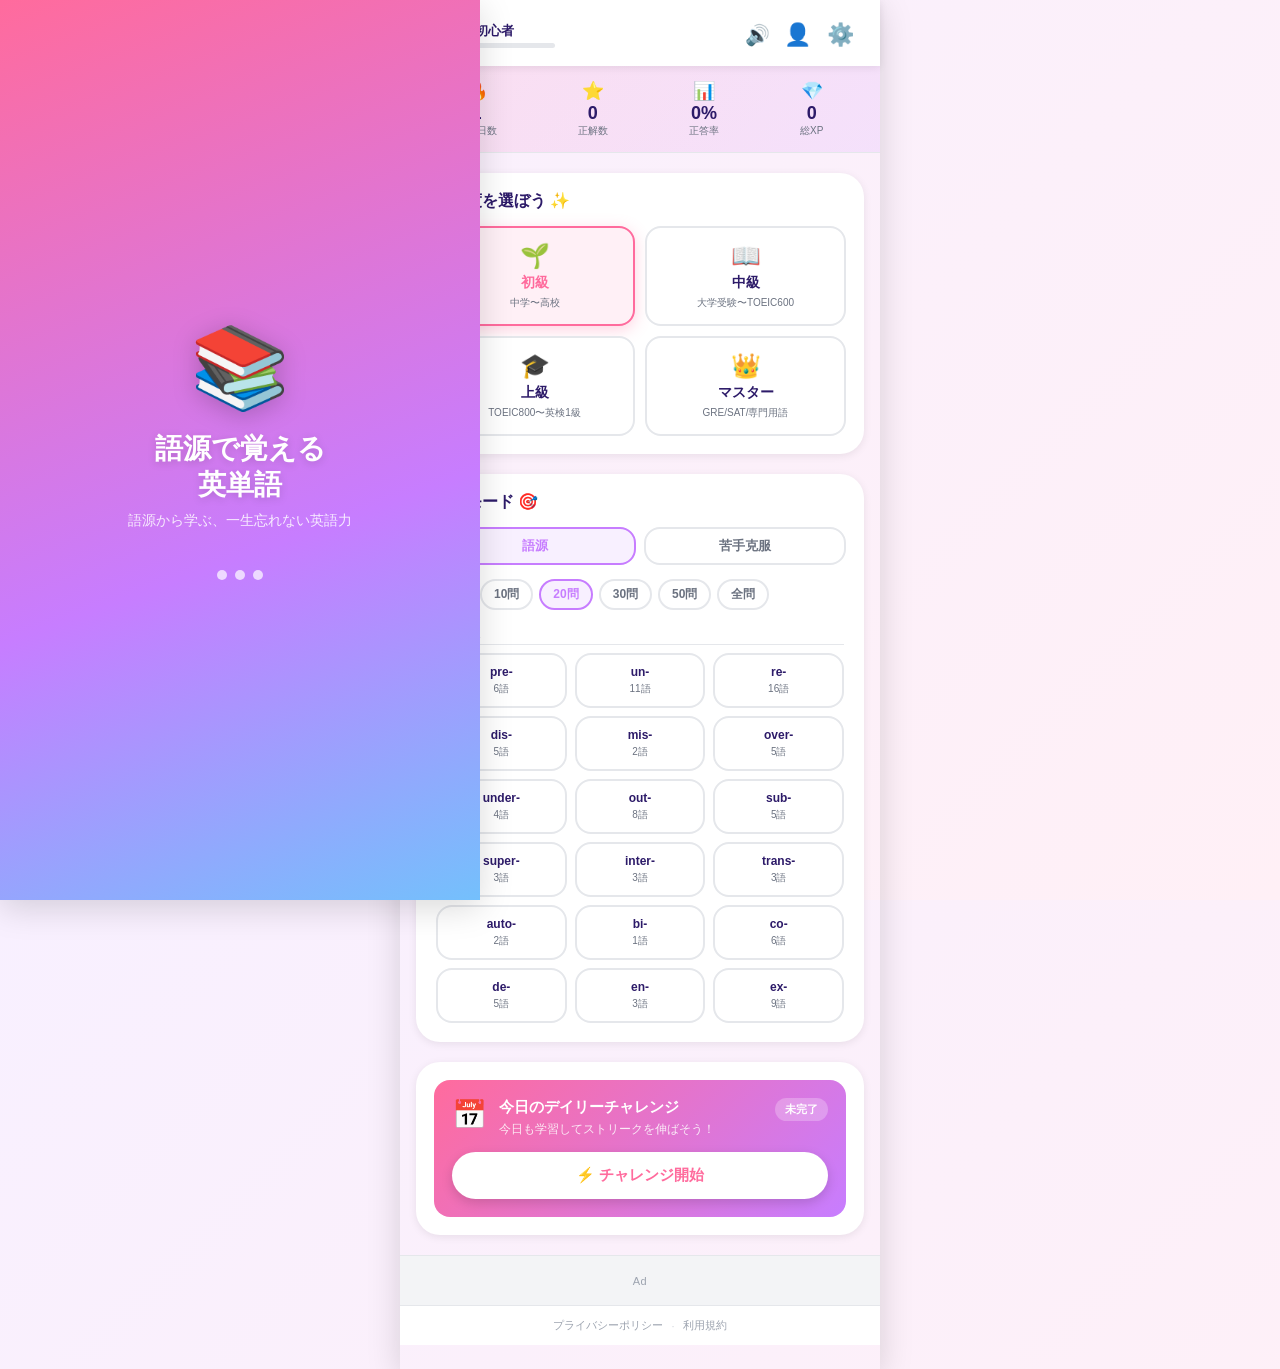
==== index.html @ 03b7be04 "Smooth swipe with preloaded next question and card slide animation - quiz.js: add Quiz.peek() to ins" ====
<!DOCTYPE html>
<html lang="ja">
<head>
  <meta charset="UTF-8">
  <meta name="viewport" content="width=device-width, initial-scale=1.0, maximum-scale=1.0, user-scalable=no, viewport-fit=cover">
  <meta name="theme-color" content="#FF6B9D">
  <meta name="description" content="語源で英単語を楽しく覚えよう！接頭語・接尾語から学ぶ英単語学習アプリ">
  <meta name="apple-mobile-web-app-capable" content="yes">
  <meta name="apple-mobile-web-app-status-bar-style" content="default">
  <meta name="apple-mobile-web-app-title" content="語源英単語">
  <title>語源で覚える英単語</title>
  <link rel="manifest" href="manifest.json">
  <link rel="icon" type="image/png" sizes="192x192" href="assets/icons/icon-192.png">
  <link rel="apple-touch-icon" href="assets/icons/icon-192.png">
  <link rel="stylesheet" href="css/style.css">
</head>
<body>

  <!-- ===== スプラッシュスクリーン ===== -->
  <div id="screen-splash" class="screen active">
    <div class="splash-content">
      <div class="splash-icon">📚</div>
      <h1 class="splash-title">語源で覚える<br>英単語</h1>
      <p class="splash-subtitle">語源から学ぶ、一生忘れない英語力</p>
      <div class="loading-dots">
        <span></span><span></span><span></span>
      </div>
    </div>
  </div>

  <!-- ===== ホーム画面 ===== -->
  <div id="screen-home" class="screen">
    <!-- ヘッダー -->
    <header class="home-header">
      <div class="header-left">
        <div class="user-level">
          <span class="level-badge" id="home-level-badge">Lv.1</span>
          <div class="level-info">
            <span class="user-title" id="home-user-title">ビギナー</span>
            <div class="xp-bar-mini">
              <div class="xp-fill-mini" id="home-xp-fill"></div>
            </div>
          </div>
        </div>
      </div>
      <div class="header-right">
        <button class="icon-btn sound-toggle-btn" id="btn-sound-toggle-home" title="音声ON/OFF">🔊</button>
        <button class="icon-btn" id="btn-profile" title="プロフィール">👤</button>
        <button class="icon-btn" id="btn-settings" title="設定">⚙️</button>
      </div>
    </header>

    <!-- ストリーク・統計バー -->
    <div class="stats-bar">
      <div class="stat-item">
        <span class="stat-icon">🔥</span>
        <span class="stat-value" id="home-streak">0</span>
        <span class="stat-label">連続日数</span>
      </div>
      <div class="stat-item">
        <span class="stat-icon">⭐</span>
        <span class="stat-value" id="home-total-correct">0</span>
        <span class="stat-label">正解数</span>
      </div>
      <div class="stat-item">
        <span class="stat-icon">📊</span>
        <span class="stat-value" id="home-accuracy">0%</span>
        <span class="stat-label">正答率</span>
      </div>
      <div class="stat-item">
        <span class="stat-icon">💎</span>
        <span class="stat-value" id="home-total-xp">0</span>
        <span class="stat-label">総XP</span>
      </div>
    </div>

    <!-- メインコンテンツ -->
    <main class="home-main">
      <!-- 難易度選択 -->
      <section class="section">
        <h2 class="section-title">難易度を選ぼう ✨</h2>
        <div class="difficulty-grid">
          <button class="difficulty-btn active" data-level="beginner">
            <span class="diff-icon">🌱</span>
            <span class="diff-name">初級</span>
            <span class="diff-desc">中学〜高校</span>
          </button>
          <button class="difficulty-btn" data-level="intermediate">
            <span class="diff-icon">📖</span>
            <span class="diff-name">中級</span>
            <span class="diff-desc">大学受験〜TOEIC600</span>
          </button>
          <button class="difficulty-btn" data-level="advanced">
            <span class="diff-icon">🎓</span>
            <span class="diff-name">上級</span>
            <span class="diff-desc">TOEIC800〜英検1級</span>
          </button>
          <button class="difficulty-btn" data-level="master">
            <span class="diff-icon">👑</span>
            <span class="diff-name">マスター</span>
            <span class="diff-desc">GRE/SAT/専門用語</span>
          </button>
        </div>
      </section>

      <!-- モード選択タブ -->
      <section class="section">
        <h2 class="section-title">学習モード 🎯</h2>
        <div class="mode-tabs">
          <button class="mode-tab active" data-mode="etymology">語源</button>
          <button class="mode-tab" data-mode="weak">苦手克服</button>
        </div>

        <!-- 問題数選択バー -->
        <div class="quiz-count-bar" id="quiz-count-bar">
          <!-- JS で生成 -->
        </div>

        <!-- 語源一覧（接頭語・語根・接尾語を統合） -->
        <div id="etymology-grid" class="affix-grid">
          <!-- JS で生成 -->
        </div>

        <!-- 苦手克服 -->
        <div id="weak-section" class="weak-section hidden">
          <div class="weak-info">
            <div class="weak-count-display" id="weak-count-display" style="display:none">
              <span>📚</span>
              <span>苦手単語: <strong id="weak-word-count">0</strong>語</span>
            </div>
            <p id="weak-info-text">まだ苦手単語がありません。クイズで間違えた単語が自動で登録されます！</p>
            <div class="weak-explain-box">
              <p>❓ 間違えた単語が苦手リストに登録されます</p>
              <p>✅ <strong>2回連続正解</strong>でリストから卒業！</p>
            </div>
          </div>
          <button class="btn-primary" id="btn-start-weak" disabled>
            🔥 苦手克服クイズを始める
          </button>
        </div>
      </section>

      <!-- 今日のチャレンジ -->
      <section class="section">
        <div class="daily-challenge-card">
          <div class="dc-header">
            <span class="dc-icon">📅</span>
            <div>
              <h3 class="dc-title">今日のデイリーチャレンジ</h3>
              <p class="dc-desc" id="dc-desc">毎日クリアしてストリークを伸ばそう！</p>
            </div>
            <div class="dc-status" id="dc-status">未完了</div>
          </div>
          <button class="btn-primary dc-btn" id="btn-daily-challenge">
            ⚡ チャレンジ開始
          </button>
        </div>
      </section>
    </main>

    <!-- バナー広告スペース -->
    <div id="ad-banner-placeholder" class="ad-banner-placeholder">
      <span class="ad-label">Ad</span>
    </div>

    <!-- フッター -->
    <footer class="home-footer">
      <a href="privacy.html" class="footer-link">プライバシーポリシー</a>
      <span class="footer-sep">·</span>
      <a href="terms.html" class="footer-link">利用規約</a>
    </footer>
  </div>

  <!-- ===== クイズ画面 ===== -->
  <div id="screen-quiz" class="screen">
    <!-- クイズヘッダー -->
    <div class="quiz-header">
      <button class="back-btn" id="quiz-back-btn">← 戻る</button>
      <div class="quiz-header-info">
        <span class="quiz-mode-label" id="quiz-mode-label">pre-</span>
      </div>
      <div class="quiz-header-right">
        <div class="quiz-progress-text">
          <span id="quiz-current">1</span>/<span id="quiz-total">30</span>
        </div>
        <button class="sound-toggle-btn quiz-sound-btn" id="btn-sound-toggle" title="音声ON/OFF">🔊</button>
      </div>
    </div>

    <!-- プログレスバー -->
    <div class="quiz-progress-bar">
      <div class="quiz-progress-fill" id="quiz-progress-fill"></div>
    </div>

    <!-- スコア・コンボ表示 -->
    <div class="quiz-score-bar">
      <div class="score-item">
        <span class="score-icon">⭐</span>
        <span id="quiz-score">0</span>
      </div>
      <div class="combo-display" id="combo-display">
        <span class="combo-icon">🔥</span>
        <span id="combo-count">0</span>
        <span class="combo-label">連続！</span>
      </div>
      <div class="score-item">
        <span class="score-icon">❤️</span>
        <div class="hearts" id="quiz-hearts">
          <span class="heart">❤️</span>
          <span class="heart">❤️</span>
          <span class="heart">❤️</span>
        </div>
      </div>
    </div>

    <!-- 問題エリア -->
    <div id="quiz-swipe-viewport"><div class="quiz-content" id="quiz-content">
      <div class="question-card" id="question-card">
        <div class="question-number" id="question-number">問題 1</div>
        <div class="question-word-row">
          <div class="question-word" id="question-word">preview</div>
          <button class="speak-word-btn" id="btn-speak-word" title="発音を聞く">🔊</button>
        </div>
        <div class="question-etymology" id="question-etymology">
          <span class="etymology-tag" id="etymology-prefix-tag">pre-</span>
          <span class="etymology-separator">+</span>
          <span class="etymology-root" id="etymology-root">view</span>
        </div>
        <!-- 品詞タグ（posデータがある単語のみ表示） -->
        <div class="question-pos" id="question-pos" style="display:none">
          <span class="pos-tag" id="pos-tag"></span>
        </div>
      </div>

      <!-- ヒントエリア -->
      <div class="hint-area">
        <button id="btn-hint" class="btn-hint">💡 ヒント</button>
        <div id="hint-display" class="hint-display"></div>
      </div>

      <!-- 選択肢 -->
      <div class="choices-grid" id="choices-grid">
        <button class="choice-btn" data-index="0"></button>
        <button class="choice-btn" data-index="1"></button>
        <button class="choice-btn" data-index="2"></button>
        <button class="choice-btn" data-index="3"></button>
      </div>

      <!-- 解説 -->
      <div class="explanation-panel" id="explanation-panel">
        <div class="explanation-correct-icon" id="explanation-icon">✅</div>
        <div class="explanation-text" id="explanation-text"></div>
        <div class="explanation-breakdown" id="explanation-breakdown"></div>
        <!-- 単語の成り立ち（originデータがある単語のみ表示） -->
        <div class="origin-box" id="origin-box" style="display:none">
          <div class="origin-label">📖 単語の成り立ち</div>
          <div class="origin-text" id="origin-text"></div>
        </div>
        <!-- 用例（例文データがある単語のみ表示） -->
        <div class="example-box" id="example-box" style="display:none">
          <div class="example-label">📝 例文</div>
          <div class="example-en" id="example-en"></div>
          <div class="example-ja" id="example-ja"></div>
        </div>
        <button class="btn-next" id="btn-next" style="display:none">次の問題 →</button>
        <div class="swipe-hint" id="swipe-hint" style="display:none">
          <span class="swipe-hint-arrow">←</span>
          <span class="swipe-hint-text">左にスワイプして次へ</span>
          <span class="swipe-hint-arrow">←</span>
        </div>
        <!-- 派生語（derivativesデータがある単語のみ表示） -->
        <div class="derivatives-box" id="derivatives-box" style="display:none">
          <div class="derivatives-label">🔷 派生語</div>
          <div class="derivatives-list" id="derivatives-list"></div>
        </div>
        <!-- 語源ネットワーク（familyデータがある単語のみ表示） -->
        <div class="family-box" id="family-box" style="display:none">
          <div class="family-label">🌐 語源ネットワーク</div>
          <div class="family-list" id="family-list"></div>
        </div>
        <!-- 複合語・フレーズ（compoundsデータがある単語のみ表示） -->
        <div class="compounds-box" id="compounds-box" style="display:none">
          <div class="compounds-label">💬 よく使う複合語・フレーズ</div>
          <div class="compounds-list" id="compounds-list"></div>
        </div>
      </div>
    </div></div><!-- /#quiz-swipe-viewport -->
  </div>

  <!-- ===== 結果画面 ===== -->
  <div id="screen-result" class="screen">
    <div class="result-container">
      <div class="result-emoji" id="result-emoji">🎉</div>
      <h2 class="result-title" id="result-title">クイズ完了！</h2>

      <div class="result-score-card">
        <div class="result-score">
          <span class="result-score-num" id="result-correct">0</span>
          <span class="result-score-sep">/</span>
          <span class="result-score-total" id="result-total">30</span>
        </div>
        <div class="result-accuracy" id="result-accuracy">正答率 0%</div>
      </div>

      <div class="result-stats">
        <div class="result-stat">
          <span class="rs-icon">💎</span>
          <span class="rs-value" id="result-xp">+0 XP</span>
          <span class="rs-label">獲得XP</span>
        </div>
        <div class="result-stat">
          <span class="rs-icon">🔥</span>
          <span class="rs-value" id="result-max-combo">0</span>
          <span class="rs-label">最大コンボ</span>
        </div>
        <div class="result-stat">
          <span class="rs-icon">⏱️</span>
          <span class="rs-value" id="result-time">0:00</span>
          <span class="rs-label">クリア時間</span>
        </div>
      </div>

      <!-- レベルアップ演出 -->
      <div class="level-up-banner" id="level-up-banner">
        <span class="lu-icon">🎊</span>
        <span class="lu-text">レベルアップ！</span>
        <span class="lu-level" id="lu-new-level">Lv.2</span>
      </div>

      <!-- 間違えた問題 -->
      <div class="wrong-answers" id="wrong-answers-section">
        <h3 class="wrong-title">間違えた問題 📝</h3>
        <div id="wrong-list"></div>
      </div>

      <div class="result-buttons">
        <button class="btn-secondary" id="btn-retry">🔄 もう一度</button>
        <button class="btn-primary" id="btn-home-from-result">🏠 ホームへ</button>
      </div>
    </div>
  </div>

  <!-- ===== プロフィール画面 ===== -->
  <div id="screen-profile" class="screen">
    <div class="profile-header">
      <button class="back-btn" id="profile-back-btn">← 戻る</button>
      <h2>マイプロフィール 👤</h2>
    </div>

    <div class="profile-content">
      <!-- レベル・XP -->
      <div class="profile-level-card">
        <div class="profile-avatar" id="profile-avatar">📚</div>
        <div class="profile-level-info">
          <div class="profile-level-badge" id="profile-level-badge">Lv.1</div>
          <div class="profile-title" id="profile-user-title">ビギナー</div>
          <div class="xp-bar-container">
            <div class="xp-bar">
              <div class="xp-fill" id="profile-xp-fill"></div>
            </div>
            <span class="xp-text" id="profile-xp-text">0 / 100 XP</span>
          </div>
        </div>
      </div>

      <!-- 実績 -->
      <div class="profile-stats-card">
        <h3>学習実績 📊</h3>
        <div class="profile-stats-grid">
          <div class="ps-item">
            <span class="ps-icon">🔥</span>
            <span class="ps-value" id="ps-streak">0</span>
            <span class="ps-label">ストリーク</span>
          </div>
          <div class="ps-item">
            <span class="ps-icon">📅</span>
            <span class="ps-value" id="ps-total-days">0</span>
            <span class="ps-label">総学習日数</span>
          </div>
          <div class="ps-item">
            <span class="ps-icon">✅</span>
            <span class="ps-value" id="ps-total-correct">0</span>
            <span class="ps-label">総正解数</span>
          </div>
          <div class="ps-item">
            <span class="ps-icon">📈</span>
            <span class="ps-value" id="ps-accuracy">0%</span>
            <span class="ps-label">平均正答率</span>
          </div>
          <div class="ps-item">
            <span class="ps-icon">🎯</span>
            <span class="ps-value" id="ps-total-quizzes">0</span>
            <span class="ps-label">総クイズ数</span>
          </div>
          <div class="ps-item">
            <span class="ps-icon">🏆</span>
            <span class="ps-value" id="ps-max-combo">0</span>
            <span class="ps-label">最大コンボ</span>
          </div>
        </div>
      </div>

      <!-- 苦手な語根 -->
      <div class="weak-roots-card">
        <h3>苦手な語根 🎯</h3>
        <div id="weak-roots-list">
          <p class="no-data-text">まだデータがありません。クイズをやって実力を測ろう！</p>
        </div>
      </div>

      <!-- 実績バッジ -->
      <div class="badges-card">
        <h3>獲得バッジ 🏅</h3>
        <div class="badges-grid" id="badges-grid">
        </div>
      </div>

      <!-- 間違えた単語リスト -->
      <div class="wrong-words-card">
        <div class="wwl-header-row">
          <h3>間違えた単語 📋</h3>
          <span class="wwl-count-badge" id="wwl-count-badge">読み込み中…</span>
        </div>

        <div class="wwl-controls">
          <div class="wwl-filter-tabs" id="wwl-filter-tabs">
            <button class="wwl-filter-btn active" data-filter="active">未卒業</button>
            <button class="wwl-filter-btn" data-filter="graduated">卒業済み</button>
            <button class="wwl-filter-btn" data-filter="all">すべて</button>
          </div>
          <select class="wwl-sort-select" id="wwl-sort">
            <option value="recent">新しい順</option>
            <option value="wrong">間違い多い順</option>
          </select>
        </div>

        <div id="wwl-list">
          <p class="wwl-empty">読み込み中…</p>
        </div>

        <div id="wwl-more-container" style="display:none">
          <button class="btn-secondary wwl-more-btn" id="wwl-more-btn">もっと見る</button>
        </div>

        <div class="wwl-goto-weak" id="wwl-goto-weak" style="display:none">
          <button class="btn-secondary wwl-goto-weak-btn" id="btn-goto-weak-from-profile">
            🔥 苦手克服クイズを始める
          </button>
        </div>
      </div>

      <!-- リセットボタン -->
      <button class="btn-danger" id="btn-reset-data">⚠️ 学習データをリセット</button>
    </div>
  </div>

  <!-- ===== オーバーレイ・モーダル ===== -->
  <!-- 正解エフェクト -->
  <div class="effect-overlay" id="correct-effect">
    <div class="effect-content correct-content">
      <div class="effect-icon">✨</div>
      <div class="effect-text">正解！</div>
      <div class="xp-gained" id="xp-gained-text">+10 XP</div>
    </div>
  </div>

  <!-- コンボエフェクト -->
  <div class="combo-effect" id="combo-effect">
    <div class="combo-effect-text" id="combo-effect-text">3連続！🔥</div>
  </div>

  <!-- レベルアップモーダル -->
  <div class="modal-overlay" id="levelup-modal">
    <div class="modal-content levelup-modal-content">
      <div class="levelup-stars">⭐⭐⭐</div>
      <h2 class="levelup-title">レベルアップ！</h2>
      <div class="levelup-level" id="modal-new-level">Lv.2</div>
      <div class="levelup-title-text" id="modal-new-title">初心者</div>
      <button class="btn-primary" id="btn-close-levelup">やったー！🎉</button>
    </div>
  </div>

  <!-- 確認モーダル -->
  <div class="modal-overlay" id="confirm-modal">
    <div class="modal-content">
      <h3 id="confirm-title">確認</h3>
      <p id="confirm-message"></p>
      <div class="modal-buttons">
        <button class="btn-secondary" id="confirm-cancel">キャンセル</button>
        <button class="btn-danger" id="confirm-ok">はい</button>
      </div>
    </div>
  </div>

  <!-- ===== スクリプト ===== -->
  <!-- 単語データ（分割ファイル） -->
  <script src="js/data-prefix-1.js"></script>
  <script src="js/data-prefix-2.js"></script>
  <script src="js/data-prefix-3.js"></script>
  <script src="js/data-prefix-4.js"></script>
  <script src="js/data-prefix-5.js"></script>
  <script src="js/data-prefix-6.js"></script>
  <script src="js/data-prefix-7.js"></script>
  <script src="js/data-prefix-8.js"></script>
  <script src="js/data-prefix-9.js"></script>
  <script src="js/data-prefix-10.js"></script>
  <script src="js/data-prefix-11.js"></script>
  <script src="js/data-prefix-12.js"></script>
  <script src="js/data-suffix-1.js"></script>
  <script src="js/data-suffix-2.js"></script>
  <script src="js/data-suffix-3.js"></script>
  <script src="js/data-suffix-4.js"></script>
  <script src="js/data-suffix-5.js"></script>
  <script src="js/data-suffix-6.js"></script>
  <script src="js/data-suffix-7.js"></script>
  <script src="js/data-suffix-8.js"></script>
  <script src="js/data-suffix-9.js"></script>
  <script src="js/data-suffix-10.js"></script>
  <script src="js/data-root-1.js"></script>
  <script src="js/data-root-2.js"></script>
  <script src="js/data-root-3.js"></script>
  <script src="js/data-root-4.js"></script>
  <script src="js/data-root-5.js"></script>
  <script src="js/data-root-6.js"></script>
  <script src="js/data-root-7.js"></script>
  <script src="js/data-root-8.js"></script>
  <script src="js/data-root-9.js"></script>
  <script src="js/data-root-10.js"></script>
  <script src="js/data-root-11.js"></script>
  <script src="js/data-root-12.js"></script>
  <script src="js/data-root-13.js"></script>
  <script src="js/data-root-14.js"></script>
  <script src="js/data-root-15.js"></script>
  <script src="js/data-root-16.js"></script>
  <script src="js/data-root-17.js"></script>
  <script src="js/data-root-18.js"></script>
  <script src="js/data-root-19.js"></script>
  <script src="js/data-root-20.js"></script>
  <script src="js/data-root-21.js"></script>
  <script src="js/data-root-22.js"></script>
  <script src="js/data-root-23.js"></script>
  <script src="js/data-root-24.js"></script>
  <script src="js/data-root-25.js"></script>
  <script src="js/data-mixed-1.js"></script>
  <script src="js/data-mixed-2.js"></script>
  <script src="js/data-mixed-3.js"></script>
  <script src="js/data-mixed-4.js"></script>
  <script src="js/data-mixed-5.js"></script>
  <script src="js/data-mixed-6.js"></script>
  <script src="js/data-mixed-7.js"></script>
  <script src="js/data-mixed-8.js"></script>
  <script src="js/data-mixed-9.js"></script>
  <script src="js/data-mixed-10.js"></script>
  <script src="js/data-mixed-11.js"></script>
  <script src="js/data-mixed-12.js"></script>
  <script src="js/data-mixed-13.js"></script>
  <script src="js/data-mixed-14.js"></script>
  <script src="js/data-mixed-15.js"></script>
  <script src="js/data-mixed-16.js"></script>
  <script src="js/data-mixed-17.js"></script>
  <script src="js/data-mixed-18.js"></script>
  <script src="js/data-mixed-19.js"></script>
  <script src="js/data-mixed-20.js"></script>
  <script src="js/data-mixed-21.js"></script>
  <script src="js/data-mixed-22.js"></script>
  <script src="js/data-mixed-23.js"></script>
  <script src="js/data-mixed-24.js"></script>
  <script src="js/data-mixed-25.js"></script>
  <script src="js/data-mixed-26.js"></script>
  <script src="js/data-mixed-27.js"></script>
  <script src="js/data-mixed-28.js"></script>
  <script src="js/data-mixed-29.js"></script>
  <script src="js/data-mixed-30.js"></script>
  <script src="js/data-prefix-13.js"></script>
  <script src="js/data-prefix-14.js"></script>
  <script src="js/data-suffix-11.js"></script>
  <script src="js/data-suffix-12.js"></script>
  <script src="js/data-root-26.js"></script>
  <script src="js/data-root-27.js"></script>
  <script src="js/data-mixed-31.js"></script>
  <script src="js/data-mixed-32.js"></script>
  <script src="js/data-prefix-15.js"></script>
  <script src="js/data-prefix-16.js"></script>
  <script src="js/data-prefix-17.js"></script>
  <script src="js/data-prefix-18.js"></script>
  <script src="js/data-suffix-13.js"></script>
  <script src="js/data-suffix-14.js"></script>
  <script src="js/data-suffix-15.js"></script>
  <script src="js/data-suffix-16.js"></script>
  <script src="js/data-root-28.js"></script>
  <script src="js/data-root-29.js"></script>
  <script src="js/data-root-30.js"></script>
  <script src="js/data-root-31.js"></script>
  <script src="js/data-root-32.js"></script>
  <script src="js/data-root-33.js"></script>
  <script src="js/data-mixed-33.js"></script>
  <script src="js/data-mixed-34.js"></script>
  <script src="js/data-mixed-35.js"></script>
  <script src="js/data-mixed-36.js"></script>
  <script src="js/data-mixed-37.js"></script>
  <script src="js/data-mixed-38.js"></script>
  <script src="js/data-mixed-39.js"></script>
  <script src="js/data-mixed-40.js"></script>
  <script src="js/data-mixed-41.js"></script>
  <script src="js/data-mixed-42.js"></script>
  <script src="js/data-mixed-43.js"></script>
  <script src="js/data-mixed-44.js"></script>
  <script src="js/data-mixed-45.js"></script>
  <script src="js/data-mixed-46.js"></script>
  <script src="js/data-mixed-47.js"></script>
  <script src="js/data-mixed-48.js"></script>
  <script src="js/data-mixed-49.js"></script>
  <script src="js/data-mixed-50.js"></script>
  <script src="js/data-mixed-51.js"></script>
  <script src="js/data-mixed-52.js"></script>
  <script src="js/data-mixed-53.js"></script>
  <script src="js/data-mixed-54.js"></script>
  <script src="js/data-mixed-55.js"></script>
  <script src="js/data-mixed-56.js"></script>
  <script src="js/data-mixed-57.js"></script>
  <!-- 用例データ -->
  <script src="js/examples.js"></script>
  <!-- 語源ストーリー・派生語データ（examples.js より後にロード） -->
  <script src="js/origins.js"></script>
  <!-- コアロジック -->
  <script src="js/data.js"></script>
  <script src="js/storage.js"></script>
  <script src="js/quiz.js"></script>
  <script src="js/ads.js"></script>
  <script src="js/app.js"></script>
</body>
</html>
---- css/style.css ----
/* ===================================
   語源で覚える英単語 - メインスタイル
   =================================== */

/* --- CSS変数 --- */
:root {
  --pink: #FF6B9D;
  --pink-light: #FFB3D1;
  --pink-pale: #FFF0F6;
  --purple: #C77DFF;
  --purple-light: #E8C4FF;
  --purple-pale: #F8F0FF;
  --blue: #74C0FC;
  --blue-light: #BAE3FF;
  --blue-pale: #F0F8FF;
  --mint: #69DB7C;
  --mint-light: #B2F2BB;
  --mint-pale: #F0FFF4;
  --yellow: #FFD43B;
  --yellow-light: #FFE8A3;
  --yellow-pale: #FFFBF0;
  --orange: #FFA94D;
  --orange-light: #FFD0A0;
  --coral: #FF6B6B;
  --coral-light: #FFB3B3;
  --white: #FFFFFF;
  --gray-50: #F9FAFB;
  --gray-100: #F3F4F6;
  --gray-200: #E5E7EB;
  --gray-300: #D1D5DB;
  --gray-400: #9CA3AF;
  --gray-500: #6B7280;
  --gray-600: #4B5563;
  --gray-700: #374151;
  --gray-800: #1F2937;
  --text-primary: #2D1B69;
  --text-secondary: #6B7280;
  --shadow-sm: 0 2px 8px rgba(0,0,0,0.08);
  --shadow-md: 0 4px 16px rgba(0,0,0,0.12);
  --shadow-lg: 0 8px 32px rgba(0,0,0,0.15);
  --shadow-pink: 0 4px 16px rgba(255,107,157,0.3);
  --shadow-purple: 0 4px 16px rgba(199,125,255,0.3);
  --radius-sm: 12px;
  --radius-md: 16px;
  --radius-lg: 24px;
  --radius-xl: 32px;
  --radius-full: 9999px;
  --transition: all 0.25s cubic-bezier(0.4, 0, 0.2, 1);
  --bounce: cubic-bezier(0.34, 1.56, 0.64, 1);
}

/* --- リセット・ベース --- */
*, *::before, *::after { box-sizing: border-box; margin: 0; padding: 0; }

html {
  font-size: 16px;
  -webkit-text-size-adjust: 100%;
  height: 100%;
}

body {
  font-family: -apple-system, BlinkMacSystemFont, 'Hiragino Sans', 'Hiragino Kaku Gothic ProN', 'Meiryo', 'Noto Sans JP', sans-serif;
  background: linear-gradient(135deg, #FFF0F6 0%, #F8F0FF 50%, #F0F8FF 100%);
  min-height: 100vh;
  min-height: -webkit-fill-available;
  color: var(--text-primary);
  overflow-x: hidden;
  -webkit-font-smoothing: antialiased;
}

/* --- スクリーン管理 --- */
.screen {
  display: none;
  min-height: 100vh;
  min-height: -webkit-fill-available;
  position: relative;
}
.screen.active { display: block; }

/* ============================================
   スプラッシュスクリーン
   ============================================ */
#screen-splash {
  position: fixed;
  top: 0;
  left: 0;
  width: 100%;
  height: 100vh;
  height: 100dvh; /* モバイルのアドレスバー対応 */
  min-height: 0;  /* .screen の min-height: 100vh を打ち消す */
  background: linear-gradient(160deg, #FF6B9D 0%, #C77DFF 60%, #74C0FC 100%);
  display: none;
  align-items: center;
  justify-content: center;
  z-index: 9999;
  opacity: 1;
  transition: opacity 0.4s ease;
}
#screen-splash.active { display: flex; }
#screen-splash.splash-fade-out {
  opacity: 0;
  pointer-events: none;
}

.splash-content {
  text-align: center;
  color: white;
  animation: splashFadeIn 0.8s var(--bounce) both;
}

@keyframes splashFadeIn {
  from { opacity: 0; transform: scale(0.7) translateY(20px); }
  to { opacity: 1; transform: scale(1) translateY(0); }
}

.splash-icon {
  font-size: 80px;
  display: block;
  margin-bottom: 16px;
  filter: drop-shadow(0 4px 12px rgba(0,0,0,0.2));
  animation: floatIcon 2s ease-in-out infinite;
}

@keyframes floatIcon {
  0%, 100% { transform: translateY(0); }
  50% { transform: translateY(-10px); }
}

.splash-title {
  font-size: 28px;
  font-weight: 800;
  line-height: 1.3;
  margin-bottom: 8px;
  text-shadow: 0 2px 8px rgba(0,0,0,0.15);
}

.splash-subtitle {
  font-size: 14px;
  opacity: 0.85;
  margin-bottom: 40px;
}

.loading-dots {
  display: flex;
  gap: 8px;
  justify-content: center;
}
.loading-dots span {
  width: 10px; height: 10px;
  background: rgba(255,255,255,0.7);
  border-radius: 50%;
  animation: dotBounce 1.2s ease-in-out infinite;
}
.loading-dots span:nth-child(2) { animation-delay: 0.2s; }
.loading-dots span:nth-child(3) { animation-delay: 0.4s; }
@keyframes dotBounce {
  0%, 80%, 100% { transform: scale(0.6); opacity: 0.5; }
  40% { transform: scale(1); opacity: 1; }
}

/* ============================================
   ホーム画面
   ============================================ */
#screen-home {
  padding-bottom: 24px;
}

/* --- バナー広告プレースホルダー --- */
.ad-banner-placeholder {
  height: 50px;
  background: var(--gray-100);
  display: flex;
  align-items: center;
  justify-content: center;
  border-top: 1px solid var(--gray-200);
}
.ad-banner-placeholder.loaded {
  background: transparent;
  border-top: none;
}
.ad-label {
  font-size: 11px;
  color: var(--gray-400);
  letter-spacing: 0.05em;
}

/* --- ホームフッター --- */
.home-footer {
  display: flex;
  align-items: center;
  justify-content: center;
  gap: 8px;
  padding: 12px 20px;
  background: white;
  border-top: 1px solid var(--gray-200);
}
.footer-link {
  font-size: 11px;
  color: var(--gray-400);
  text-decoration: none;
}
.footer-link:hover { color: var(--pink); }
.footer-sep {
  font-size: 11px;
  color: var(--gray-300);
}

.home-header {
  display: flex;
  align-items: center;
  justify-content: space-between;
  padding: 16px 20px 12px;
  background: white;
  box-shadow: var(--shadow-sm);
  position: sticky;
  top: 0;
  z-index: 100;
}

.user-level {
  display: flex;
  align-items: center;
  gap: 10px;
}

.level-badge {
  background: linear-gradient(135deg, var(--pink), var(--purple));
  color: white;
  font-size: 13px;
  font-weight: 800;
  padding: 4px 10px;
  border-radius: var(--radius-full);
  white-space: nowrap;
  box-shadow: var(--shadow-pink);
}

.level-info {
  display: flex;
  flex-direction: column;
  gap: 3px;
}

.user-title {
  font-size: 13px;
  font-weight: 600;
  color: var(--text-primary);
}

.xp-bar-mini {
  width: 80px;
  height: 5px;
  background: var(--gray-200);
  border-radius: var(--radius-full);
  overflow: hidden;
}

.xp-fill-mini {
  height: 100%;
  background: linear-gradient(90deg, var(--pink), var(--purple));
  border-radius: var(--radius-full);
  transition: width 0.8s var(--bounce);
  width: 0%;
}

.header-right {
  display: flex;
  gap: 4px;
}

.icon-btn {
  background: none;
  border: none;
  font-size: 22px;
  cursor: pointer;
  padding: 6px;
  border-radius: var(--radius-sm);
  transition: var(--transition);
  -webkit-tap-highlight-color: transparent;
}
.icon-btn:active { transform: scale(0.9); background: var(--gray-100); }

/* --- ストリーク・統計バー --- */
.stats-bar {
  display: flex;
  justify-content: space-around;
  padding: 14px 16px;
  background: linear-gradient(135deg, #FF6B9D22, #C77DFF22);
  border-bottom: 1px solid var(--gray-200);
}

.stat-item {
  display: flex;
  flex-direction: column;
  align-items: center;
  gap: 2px;
}

.stat-icon { font-size: 18px; }

.stat-value {
  font-size: 18px;
  font-weight: 800;
  color: var(--text-primary);
  line-height: 1;
}

.stat-label {
  font-size: 10px;
  color: var(--text-secondary);
  font-weight: 500;
}

/* --- セクション共通 --- */
.home-main {
  padding: 20px 16px;
  display: flex;
  flex-direction: column;
  gap: 20px;
}

.section {
  background: white;
  border-radius: var(--radius-lg);
  padding: 18px;
  box-shadow: var(--shadow-sm);
}

.section-title {
  font-size: 16px;
  font-weight: 700;
  color: var(--text-primary);
  margin-bottom: 14px;
}

/* --- 難易度ボタン --- */
.difficulty-grid {
  display: grid;
  grid-template-columns: 1fr 1fr;
  gap: 10px;
}

.difficulty-btn {
  display: flex;
  flex-direction: column;
  align-items: center;
  gap: 4px;
  padding: 14px 10px;
  border: 2px solid var(--gray-200);
  border-radius: var(--radius-md);
  background: white;
  cursor: pointer;
  transition: var(--transition);
  -webkit-tap-highlight-color: transparent;
}

.difficulty-btn:active { transform: scale(0.96); }

.difficulty-btn.active {
  border-color: var(--pink);
  background: var(--pink-pale);
  box-shadow: var(--shadow-pink);
}

.diff-icon { font-size: 24px; }
.diff-name { font-size: 14px; font-weight: 700; color: var(--text-primary); }
.diff-desc { font-size: 10px; color: var(--text-secondary); }

.difficulty-btn.active .diff-name { color: var(--pink); }

/* --- モードタブ --- */
.mode-tabs {
  display: flex;
  gap: 8px;
  margin-bottom: 14px;
}

.mode-tab {
  flex: 1;
  padding: 8px;
  border: 2px solid var(--gray-200);
  border-radius: var(--radius-md);
  background: white;
  font-size: 13px;
  font-weight: 600;
  color: var(--text-secondary);
  cursor: pointer;
  transition: var(--transition);
  -webkit-tap-highlight-color: transparent;
}

.mode-tab.active {
  border-color: var(--purple);
  background: var(--purple-pale);
  color: var(--purple);
}

.mode-tab:active { transform: scale(0.96); }

/* --- 語源グリッド（接頭語・語根・接尾語 統合） --- */
.affix-grid {
  display: grid;
  grid-template-columns: repeat(3, 1fr);
  gap: 8px;
  max-height: 400px;
  overflow-y: auto;
  padding: 2px;
}

/* セクション見出し（「接頭語系」「語根系」「接尾語系」） */
.etym-section-heading {
  grid-column: 1 / -1;
  font-size: 10px;
  font-weight: 700;
  color: var(--text-secondary);
  letter-spacing: 0.06em;
  text-transform: uppercase;
  padding: 6px 2px 2px;
  border-bottom: 1px solid var(--gray-200);
  margin-top: 4px;
}

.etym-section-heading:first-child {
  margin-top: 0;
  padding-top: 2px;
}

.affix-grid::-webkit-scrollbar { width: 4px; }
.affix-grid::-webkit-scrollbar-track { background: transparent; }
.affix-grid::-webkit-scrollbar-thumb { background: var(--gray-300); border-radius: 4px; }

.affix-btn {
  display: flex;
  flex-direction: column;
  align-items: center;
  gap: 3px;
  padding: 10px 6px;
  border: 2px solid var(--gray-200);
  border-radius: var(--radius-md);
  background: white;
  cursor: pointer;
  transition: var(--transition);
  -webkit-tap-highlight-color: transparent;
  position: relative;
  overflow: hidden;
}

.affix-btn:active { transform: scale(0.94); }

.affix-btn.selected {
  border-color: var(--purple);
  background: linear-gradient(135deg, var(--purple-pale), var(--pink-pale));
  box-shadow: var(--shadow-purple);
}

.affix-name {
  font-size: 12px;
  font-weight: 700;
  color: var(--text-primary);
}

.affix-btn.selected .affix-name { color: var(--purple); }

.affix-count {
  font-size: 10px;
  color: var(--text-secondary);
}

.affix-accuracy {
  position: absolute;
  top: 4px;
  right: 4px;
  font-size: 9px;
  font-weight: 600;
  padding: 1px 4px;
  border-radius: var(--radius-full);
  background: var(--mint-light);
  color: #2f9e44;
}

.affix-accuracy.low { background: var(--coral-light); color: #c92a2a; }
.affix-accuracy.mid { background: var(--yellow-light); color: #e67700; }

/* 選択後のスタートボタン */
.affix-start-area {
  margin-top: 12px;
  display: flex;
  flex-direction: column;
  gap: 8px;
}

.selected-info {
  font-size: 13px;
  color: var(--text-secondary);
  text-align: center;
}

.selected-info strong { color: var(--purple); }

/* --- 苦手克服セクション --- */
.weak-section {
  padding: 16px;
  background: var(--yellow-pale);
  border-radius: var(--radius-md);
  border: 2px dashed var(--yellow);
  text-align: center;
}

.weak-info { margin-bottom: 14px; font-size: 14px; color: var(--text-secondary); }

/* --- デイリーチャレンジ --- */
.daily-challenge-card {
  background: linear-gradient(135deg, #FF6B9D, #C77DFF);
  border-radius: var(--radius-md);
  padding: 18px;
  color: white;
}

.dc-header {
  display: flex;
  align-items: flex-start;
  gap: 12px;
  margin-bottom: 14px;
}

.dc-icon { font-size: 28px; flex-shrink: 0; }

.dc-title {
  font-size: 15px;
  font-weight: 700;
  margin-bottom: 4px;
}

.dc-desc { font-size: 12px; opacity: 0.85; }

.dc-status {
  margin-left: auto;
  font-size: 11px;
  font-weight: 700;
  padding: 4px 10px;
  background: rgba(255,255,255,0.25);
  border-radius: var(--radius-full);
  white-space: nowrap;
  flex-shrink: 0;
}

.dc-status.completed {
  background: rgba(255,255,255,0.4);
}

.dc-btn {
  background: white !important;
  color: var(--pink) !important;
  width: 100%;
  box-shadow: 0 4px 12px rgba(0,0,0,0.15) !important;
}

/* ============================================
   共通ボタン
   ============================================ */
.btn-primary {
  display: flex;
  align-items: center;
  justify-content: center;
  gap: 8px;
  padding: 14px 24px;
  background: linear-gradient(135deg, var(--pink), var(--purple));
  color: white;
  border: none;
  border-radius: var(--radius-full);
  font-size: 15px;
  font-weight: 700;
  cursor: pointer;
  box-shadow: var(--shadow-pink);
  transition: var(--transition);
  -webkit-tap-highlight-color: transparent;
  width: 100%;
}

.btn-primary:active { transform: scale(0.97); box-shadow: none; }
.btn-primary:disabled {
  background: var(--gray-300);
  box-shadow: none;
  cursor: not-allowed;
}

.btn-secondary {
  display: flex;
  align-items: center;
  justify-content: center;
  gap: 8px;
  padding: 12px 20px;
  background: white;
  color: var(--purple);
  border: 2px solid var(--purple);
  border-radius: var(--radius-full);
  font-size: 14px;
  font-weight: 700;
  cursor: pointer;
  transition: var(--transition);
  -webkit-tap-highlight-color: transparent;
}
.btn-secondary:active { transform: scale(0.97); background: var(--purple-pale); }

.btn-danger {
  display: flex;
  align-items: center;
  justify-content: center;
  gap: 8px;
  padding: 12px 20px;
  background: white;
  color: var(--coral);
  border: 2px solid var(--coral-light);
  border-radius: var(--radius-full);
  font-size: 14px;
  font-weight: 600;
  cursor: pointer;
  width: 100%;
  margin-top: 20px;
  transition: var(--transition);
  -webkit-tap-highlight-color: transparent;
}
.btn-danger:active { background: #FFF5F5; }

/* ============================================
   クイズ画面
   ============================================ */
#screen-quiz {
  background: linear-gradient(160deg, #FFF0F6 0%, #F8F0FF 100%);
  min-height: 100vh;
}

.quiz-header {
  display: flex;
  align-items: center;
  padding: 14px 16px 10px;
  gap: 12px;
  background: white;
  box-shadow: var(--shadow-sm);
}

.back-btn {
  background: none;
  border: none;
  font-size: 15px;
  font-weight: 600;
  color: var(--gray-500);
  cursor: pointer;
  padding: 6px 8px;
  border-radius: var(--radius-sm);
  transition: var(--transition);
  -webkit-tap-highlight-color: transparent;
  white-space: nowrap;
}
.back-btn:active { background: var(--gray-100); }

.quiz-header-info { flex: 1; text-align: center; }

.quiz-mode-label {
  font-size: 18px;
  font-weight: 800;
  background: linear-gradient(135deg, var(--pink), var(--purple));
  -webkit-background-clip: text;
  -webkit-text-fill-color: transparent;
  background-clip: text;
}

.quiz-progress-text {
  font-size: 14px;
  font-weight: 700;
  color: var(--text-secondary);
  white-space: nowrap;
}

.quiz-progress-bar {
  height: 6px;
  background: var(--gray-200);
}

.quiz-progress-fill {
  height: 100%;
  background: linear-gradient(90deg, var(--pink), var(--purple));
  transition: width 0.5s ease;
  width: 0%;
}

/* --- スコアバー --- */
.quiz-score-bar {
  display: flex;
  align-items: center;
  justify-content: space-between;
  padding: 10px 20px;
  background: white;
  border-bottom: 1px solid var(--gray-100);
}

.score-item {
  display: flex;
  align-items: center;
  gap: 4px;
  font-size: 16px;
  font-weight: 700;
  color: var(--text-primary);
}

.score-icon { font-size: 18px; }

.combo-display {
  display: flex;
  align-items: center;
  gap: 4px;
  background: var(--yellow-pale);
  border: 2px solid var(--yellow);
  border-radius: var(--radius-full);
  padding: 4px 12px;
  font-size: 14px;
  font-weight: 700;
  color: #e67700;
  transition: var(--transition);
}

.combo-display.active {
  background: var(--yellow-light);
  transform: scale(1.05);
}

.combo-icon { font-size: 16px; }
.combo-label { font-size: 12px; }

.hearts {
  display: flex;
  gap: 2px;
  font-size: 16px;
}

.heart.lost {
  filter: grayscale(100%);
  opacity: 0.4;
}

/* --- クイズコンテンツ --- */
#quiz-swipe-viewport {
  overflow: hidden;
  position: relative;
}

.quiz-content {
  padding: 16px;
  display: flex;
  flex-direction: column;
  gap: 14px;
}

.question-card {
  background: white;
  border-radius: var(--radius-lg);
  padding: 24px 20px;
  box-shadow: var(--shadow-md);
  text-align: center;
  animation: questionSlideIn 0.4s var(--bounce) both;
}

@keyframes questionSlideIn {
  from { opacity: 0; transform: translateY(-20px) scale(0.95); }
  to { opacity: 1; transform: translateY(0) scale(1); }
}

.question-number {
  font-size: 12px;
  font-weight: 600;
  color: var(--text-secondary);
  margin-bottom: 8px;
}

.question-word {
  font-size: 36px;
  font-weight: 800;
  color: var(--text-primary);
  margin-bottom: 12px;
  letter-spacing: -0.5px;
}

.question-etymology {
  display: flex;
  align-items: center;
  justify-content: center;
  gap: 8px;
  flex-wrap: wrap;
  margin-bottom: 10px;
}

.etymology-tag {
  background: linear-gradient(135deg, var(--pink-pale), var(--purple-pale));
  border: 2px solid var(--pink-light);
  color: var(--pink);
  font-size: 13px;
  font-weight: 700;
  padding: 4px 12px;
  border-radius: var(--radius-full);
}

.etymology-separator {
  color: var(--gray-400);
  font-size: 16px;
  font-weight: 600;
}

.etymology-root {
  background: var(--blue-pale);
  border: 2px solid var(--blue-light);
  color: #1c7ed6;
  font-size: 13px;
  font-weight: 700;
  padding: 4px 12px;
  border-radius: var(--radius-full);
}

/* --- ヒントボタン・表示エリア --- */
.hint-area {
  display: flex;
  flex-direction: column;
  align-items: center;
  gap: 10px;
  margin: 4px 0 8px;
}

.btn-hint {
  background: linear-gradient(135deg, var(--pink-pale), var(--purple-pale));
  border: 2px solid var(--pink-light);
  border-radius: 20px;
  padding: 8px 20px;
  font-size: 14px;
  font-weight: 600;
  color: var(--purple);
  cursor: pointer;
  transition: var(--transition);
  -webkit-tap-highlight-color: transparent;
}

.btn-hint:active:not(:disabled) { transform: scale(0.95); }

.btn-hint:disabled {
  opacity: 0.5;
  cursor: default;
}

.hint-display {
  display: none;
  background: linear-gradient(135deg, #FFF9E6, #FFFDE0);
  border: 2px solid #FFD43B;
  border-radius: var(--radius-md);
  padding: 10px 16px;
  font-size: 13px;
  color: #7C5C00;
  text-align: center;
  width: 100%;
  animation: hintFadeIn 0.35s ease both;
}

.hint-display.show { display: block; }

@keyframes hintFadeIn {
  from { opacity: 0; transform: translateY(-6px); }
  to   { opacity: 1; transform: translateY(0); }
}

/* --- 選択肢グリッド --- */
.choices-grid {
  display: grid;
  grid-template-columns: 1fr 1fr;
  gap: 10px;
}

.choice-btn {
  padding: 16px 12px;
  border: 2.5px solid var(--gray-200);
  border-radius: var(--radius-md);
  background: white;
  font-size: 14px;
  font-weight: 600;
  color: var(--text-primary);
  cursor: pointer;
  transition: var(--transition);
  text-align: center;
  line-height: 1.4;
  min-height: 60px;
  display: flex;
  align-items: center;
  justify-content: center;
  box-shadow: var(--shadow-sm);
  -webkit-tap-highlight-color: transparent;
  animation: choiceFadeIn 0.3s ease both;
}

.choice-btn:nth-child(2) { animation-delay: 0.05s; }
.choice-btn:nth-child(3) { animation-delay: 0.1s; }
.choice-btn:nth-child(4) { animation-delay: 0.15s; }

@keyframes choiceFadeIn {
  from { opacity: 0; transform: scale(0.9); }
  to { opacity: 1; transform: scale(1); }
}

.choice-btn:active:not(:disabled) { transform: scale(0.96); }

.choice-btn.correct {
  border-color: var(--mint);
  background: var(--mint-pale);
  color: #2f9e44;
  animation: correctPulse 0.5s var(--bounce);
}

@keyframes correctPulse {
  0% { transform: scale(1); }
  50% { transform: scale(1.06); }
  100% { transform: scale(1); }
}

.choice-btn.wrong {
  border-color: var(--coral);
  background: #FFF5F5;
  color: #c92a2a;
  animation: wrongShake 0.4s ease;
}

@keyframes wrongShake {
  0%, 100% { transform: translateX(0); }
  20% { transform: translateX(-6px); }
  40% { transform: translateX(6px); }
  60% { transform: translateX(-4px); }
  80% { transform: translateX(4px); }
}

.choice-btn:disabled { cursor: default; }

/* --- 解説パネル --- */
.explanation-panel {
  background: white;
  border-radius: var(--radius-lg);
  padding: 20px;
  box-shadow: var(--shadow-md);
  display: none;
  animation: explainSlideUp 0.4s var(--bounce) both;
  border-top: 4px solid var(--mint);
}
.explanation-panel.is-swiping { animation: none !important; }

.explanation-panel.show { display: block; }
.explanation-panel.wrong-panel { border-top-color: var(--coral); }

@keyframes explainSlideUp {
  from { opacity: 0; transform: translateY(20px); }
  to { opacity: 1; transform: translateY(0); }
}

.explanation-correct-icon {
  font-size: 28px;
  text-align: center;
  margin-bottom: 8px;
}

.explanation-text {
  font-size: 15px;
  font-weight: 700;
  color: var(--text-primary);
  margin-bottom: 10px;
  text-align: center;
}

.explanation-breakdown {
  background: var(--gray-50);
  border-radius: var(--radius-sm);
  padding: 12px;
  font-size: 13px;
  color: var(--text-secondary);
  line-height: 1.7;
  margin-bottom: 16px;
}

.explanation-breakdown strong { color: var(--text-primary); }

.btn-next {
  width: 100%;
  padding: 14px;
  background: linear-gradient(135deg, var(--pink), var(--purple));
  color: white;
  border: none;
  border-radius: var(--radius-full);
  font-size: 15px;
  font-weight: 700;
  cursor: pointer;
  transition: var(--transition);
  -webkit-tap-highlight-color: transparent;
  box-shadow: var(--shadow-pink);
}
.btn-next:active { transform: scale(0.97); }

/* --- スワイプヒント --- */
.swipe-hint {
  display: flex;
  align-items: center;
  justify-content: center;
  gap: 10px;
  padding: 14px;
  color: var(--text-secondary);
  font-size: 14px;
  font-weight: 600;
}
.swipe-hint-arrow {
  font-size: 20px;
  animation: swipeArrow 1.2s ease-in-out infinite;
  color: var(--pink);
}
.swipe-hint-arrow:last-child { animation-delay: 0.3s; }
@keyframes swipeArrow {
  0%, 100% { transform: translateX(0); opacity: 0.4; }
  50% { transform: translateX(-8px); opacity: 1; }
}

/* ============================================
   結果画面
   ============================================ */
#screen-result {
  background: linear-gradient(160deg, #FFF0F6 0%, #F8F0FF 100%);
  overflow-y: auto;
}

.result-container {
  padding: 32px 20px 40px;
  max-width: 480px;
  margin: 0 auto;
  display: flex;
  flex-direction: column;
  align-items: center;
  gap: 20px;
}

.result-emoji {
  font-size: 72px;
  animation: resultBounce 0.8s var(--bounce) both;
  animation-delay: 0.1s;
}

@keyframes resultBounce {
  from { opacity: 0; transform: scale(0.3) rotate(-10deg); }
  to { opacity: 1; transform: scale(1) rotate(0deg); }
}

.result-title {
  font-size: 24px;
  font-weight: 800;
  color: var(--text-primary);
  text-align: center;
  animation: fadeInUp 0.5s ease both;
  animation-delay: 0.2s;
}

@keyframes fadeInUp {
  from { opacity: 0; transform: translateY(16px); }
  to { opacity: 1; transform: translateY(0); }
}

.result-score-card {
  background: white;
  border-radius: var(--radius-lg);
  padding: 24px 40px;
  text-align: center;
  box-shadow: var(--shadow-md);
  width: 100%;
  animation: fadeInUp 0.5s ease both;
  animation-delay: 0.3s;
}

.result-score {
  display: flex;
  align-items: baseline;
  justify-content: center;
  gap: 6px;
  margin-bottom: 8px;
}

.result-score-num {
  font-size: 56px;
  font-weight: 900;
  background: linear-gradient(135deg, var(--pink), var(--purple));
  -webkit-background-clip: text;
  -webkit-text-fill-color: transparent;
  background-clip: text;
}

.result-score-sep {
  font-size: 28px;
  color: var(--gray-400);
  font-weight: 300;
}

.result-score-total {
  font-size: 28px;
  color: var(--gray-400);
  font-weight: 600;
}

.result-accuracy {
  font-size: 18px;
  font-weight: 700;
  color: var(--text-secondary);
}

.result-stats {
  display: flex;
  gap: 12px;
  width: 100%;
  animation: fadeInUp 0.5s ease both;
  animation-delay: 0.4s;
}

.result-stat {
  flex: 1;
  background: white;
  border-radius: var(--radius-md);
  padding: 14px 8px;
  text-align: center;
  box-shadow: var(--shadow-sm);
  display: flex;
  flex-direction: column;
  gap: 4px;
}

.rs-icon { font-size: 22px; }
.rs-value { font-size: 18px; font-weight: 800; color: var(--text-primary); }
.rs-label { font-size: 11px; color: var(--text-secondary); }

/* --- レベルアップバナー --- */
.level-up-banner {
  display: none;
  background: linear-gradient(135deg, var(--yellow), var(--orange));
  border-radius: var(--radius-md);
  padding: 16px 24px;
  width: 100%;
  text-align: center;
  color: white;
  gap: 8px;
  animation: levelUpPop 0.8s var(--bounce) both;
}

.level-up-banner.show {
  display: flex;
  align-items: center;
  justify-content: center;
}

@keyframes levelUpPop {
  from { opacity: 0; transform: scale(0.5); }
  to { opacity: 1; transform: scale(1); }
}

.lu-icon { font-size: 28px; }
.lu-text { font-size: 18px; font-weight: 800; }
.lu-level { font-size: 22px; font-weight: 900; }

/* --- 間違えた問題リスト --- */
.wrong-answers {
  background: white;
  border-radius: var(--radius-lg);
  padding: 18px;
  width: 100%;
  box-shadow: var(--shadow-sm);
  animation: fadeInUp 0.5s ease both;
  animation-delay: 0.5s;
}

.wrong-title {
  font-size: 15px;
  font-weight: 700;
  margin-bottom: 12px;
  color: var(--text-primary);
}

.wrong-item {
  border-bottom: 1px solid var(--gray-100);
  padding: 10px 0;
  display: flex;
  flex-direction: column;
  gap: 4px;
}

.wrong-item:last-child { border-bottom: none; }

.wrong-word {
  font-size: 18px;
  font-weight: 700;
  color: var(--coral);
}

.wrong-meaning {
  font-size: 13px;
  color: var(--text-secondary);
}

.wrong-etymology {
  font-size: 12px;
  color: var(--purple);
  font-style: italic;
}

/* --- 結果ボタン --- */
.result-buttons {
  display: flex;
  gap: 12px;
  width: 100%;
  animation: fadeInUp 0.5s ease both;
  animation-delay: 0.6s;
}

.result-buttons .btn-secondary,
.result-buttons .btn-primary {
  flex: 1;
}

/* ============================================
   プロフィール画面
   ============================================ */
#screen-profile {
  overflow-y: auto;
  background: linear-gradient(160deg, #FFF0F6 0%, #F8F0FF 100%);
}

.profile-header {
  display: flex;
  align-items: center;
  gap: 12px;
  padding: 14px 20px;
  background: white;
  box-shadow: var(--shadow-sm);
  position: sticky;
  top: 0;
  z-index: 100;
}

.profile-header h2 {
  font-size: 18px;
  font-weight: 700;
}

.profile-content {
  padding: 20px 16px 40px;
  display: flex;
  flex-direction: column;
  gap: 16px;
}

/* レベルカード */
.profile-level-card {
  background: linear-gradient(135deg, #FF6B9D, #C77DFF);
  border-radius: var(--radius-lg);
  padding: 24px;
  display: flex;
  align-items: center;
  gap: 16px;
  color: white;
  box-shadow: var(--shadow-pink);
}

.profile-avatar {
  font-size: 52px;
  background: rgba(255,255,255,0.2);
  width: 72px;
  height: 72px;
  border-radius: 50%;
  display: flex;
  align-items: center;
  justify-content: center;
  flex-shrink: 0;
}

.profile-level-info { flex: 1; }

.profile-level-badge {
  font-size: 20px;
  font-weight: 900;
  background: rgba(255,255,255,0.25);
  display: inline-block;
  padding: 4px 12px;
  border-radius: var(--radius-full);
  margin-bottom: 4px;
}

.profile-title {
  font-size: 16px;
  font-weight: 700;
  opacity: 0.9;
  margin-bottom: 8px;
}

.xp-bar-container {
  display: flex;
  flex-direction: column;
  gap: 4px;
}

.xp-bar {
  height: 8px;
  background: rgba(255,255,255,0.3);
  border-radius: var(--radius-full);
  overflow: hidden;
}

.xp-fill {
  height: 100%;
  background: white;
  border-radius: var(--radius-full);
  transition: width 1s var(--bounce);
}

.xp-text { font-size: 11px; opacity: 0.85; }

/* 統計カード */
.profile-stats-card,
.weak-roots-card,
.badges-card {
  background: white;
  border-radius: var(--radius-lg);
  padding: 18px;
  box-shadow: var(--shadow-sm);
}

.profile-stats-card h3,
.weak-roots-card h3,
.badges-card h3 {
  font-size: 15px;
  font-weight: 700;
  margin-bottom: 14px;
}

.profile-stats-grid {
  display: grid;
  grid-template-columns: repeat(3, 1fr);
  gap: 12px;
}

.ps-item {
  display: flex;
  flex-direction: column;
  align-items: center;
  gap: 4px;
  background: var(--gray-50);
  border-radius: var(--radius-md);
  padding: 12px 8px;
}

.ps-icon { font-size: 22px; }
.ps-value { font-size: 18px; font-weight: 800; color: var(--text-primary); }
.ps-label { font-size: 10px; color: var(--text-secondary); text-align: center; }

/* 苦手語根リスト */
.weak-root-item {
  display: flex;
  align-items: center;
  gap: 12px;
  padding: 10px 0;
  border-bottom: 1px solid var(--gray-100);
}

.weak-root-item:last-child { border-bottom: none; }

.weak-root-name {
  font-size: 15px;
  font-weight: 700;
  color: var(--coral);
  width: 60px;
  flex-shrink: 0;
}

.weak-root-bar-container { flex: 1; }

.weak-root-bar {
  height: 8px;
  background: var(--gray-200);
  border-radius: var(--radius-full);
  overflow: hidden;
  margin-bottom: 2px;
}

.weak-root-fill {
  height: 100%;
  background: linear-gradient(90deg, var(--coral), var(--orange));
  border-radius: var(--radius-full);
}

.weak-root-stats {
  font-size: 11px;
  color: var(--text-secondary);
}

.no-data-text { font-size: 13px; color: var(--text-secondary); text-align: center; padding: 16px 0; }

/* バッジグリッド */
.badges-grid {
  display: grid;
  grid-template-columns: repeat(4, 1fr);
  gap: 12px;
}

.badge-item {
  display: flex;
  flex-direction: column;
  align-items: center;
  gap: 4px;
  text-align: center;
}

.badge-icon {
  font-size: 32px;
  width: 56px;
  height: 56px;
  display: flex;
  align-items: center;
  justify-content: center;
  border-radius: 50%;
  background: var(--gray-100);
  transition: var(--transition);
}

.badge-item.earned .badge-icon {
  background: var(--yellow-light);
  box-shadow: 0 4px 12px rgba(255,212,59,0.4);
  animation: badgeShine 2s ease-in-out infinite;
}

@keyframes badgeShine {
  0%, 100% { box-shadow: 0 4px 12px rgba(255,212,59,0.4); }
  50% { box-shadow: 0 4px 20px rgba(255,212,59,0.7); }
}

.badge-item.locked .badge-icon { filter: grayscale(100%); opacity: 0.4; }

.badge-name { font-size: 10px; color: var(--text-secondary); line-height: 1.2; }
.badge-item.earned .badge-name { color: var(--text-primary); font-weight: 600; }

/* ============================================
   エフェクト・オーバーレイ
   ============================================ */
.effect-overlay {
  position: fixed;
  top: 50%;
  left: 50%;
  transform: translate(-50%, -50%);
  z-index: 500;
  pointer-events: none;
  display: none;
}

.effect-overlay.show {
  display: flex;
  animation: effectPop 0.8s var(--bounce) both;
}

@keyframes effectPop {
  0% { opacity: 0; transform: translate(-50%, -50%) scale(0.3); }
  60% { opacity: 1; transform: translate(-50%, -50%) scale(1.1); }
  80% { transform: translate(-50%, -50%) scale(0.95); }
  100% { opacity: 0; transform: translate(-50%, -50%) scale(1) translateY(-30px); }
}

.effect-content {
  background: white;
  border-radius: var(--radius-xl);
  padding: 20px 28px;
  text-align: center;
  box-shadow: var(--shadow-lg);
  border: 3px solid var(--mint);
}

.effect-content.correct-content { border-color: var(--mint); }

.effect-icon { font-size: 40px; margin-bottom: 4px; }
.effect-text { font-size: 24px; font-weight: 800; color: var(--mint); }
.xp-gained { font-size: 16px; font-weight: 700; color: var(--purple); margin-top: 4px; }

/* コンボエフェクト */
.combo-effect {
  position: fixed;
  top: 30%;
  left: 50%;
  transform: translateX(-50%);
  z-index: 501;
  pointer-events: none;
  display: none;
}

.combo-effect.show {
  display: flex;
  animation: comboFloat 1s ease both;
}

@keyframes comboFloat {
  0% { opacity: 0; transform: translateX(-50%) scale(0.5) translateY(20px); }
  30% { opacity: 1; transform: translateX(-50%) scale(1.2) translateY(0); }
  70% { opacity: 1; transform: translateX(-50%) scale(1) translateY(-10px); }
  100% { opacity: 0; transform: translateX(-50%) scale(0.8) translateY(-40px); }
}

.combo-effect-text {
  background: linear-gradient(135deg, var(--yellow), var(--orange));
  color: white;
  font-size: 22px;
  font-weight: 900;
  padding: 10px 20px;
  border-radius: var(--radius-full);
  box-shadow: 0 4px 20px rgba(255,169,77,0.5);
  white-space: nowrap;
}

/* ============================================
   モーダル
   ============================================ */
.modal-overlay {
  position: fixed;
  inset: 0;
  background: rgba(0,0,0,0.5);
  backdrop-filter: blur(4px);
  z-index: 600;
  display: none;
  align-items: center;
  justify-content: center;
  padding: 20px;
}

.modal-overlay.show { display: flex; }

.modal-content {
  background: white;
  border-radius: var(--radius-xl);
  padding: 28px 24px;
  width: 100%;
  max-width: 340px;
  box-shadow: var(--shadow-lg);
  animation: modalPop 0.4s var(--bounce) both;
  text-align: center;
}

@keyframes modalPop {
  from { opacity: 0; transform: scale(0.7); }
  to { opacity: 1; transform: scale(1); }
}

.modal-content h3 {
  font-size: 18px;
  font-weight: 700;
  margin-bottom: 10px;
}

.modal-content p { font-size: 14px; color: var(--text-secondary); margin-bottom: 20px; }

.modal-buttons {
  display: flex;
  gap: 10px;
}

.modal-buttons .btn-secondary,
.modal-buttons .btn-danger {
  flex: 1;
  margin-top: 0;
}

/* --- レベルアップモーダル --- */
.levelup-modal-content {
  background: linear-gradient(160deg, #FFF0F6, #F8F0FF);
}

.levelup-stars { font-size: 36px; margin-bottom: 8px; }
.levelup-title {
  font-size: 28px;
  font-weight: 900;
  background: linear-gradient(135deg, var(--pink), var(--purple));
  -webkit-background-clip: text;
  -webkit-text-fill-color: transparent;
  background-clip: text;
  margin-bottom: 8px;
}
.levelup-level {
  font-size: 56px;
  font-weight: 900;
  color: var(--yellow);
  text-shadow: 0 4px 12px rgba(255,212,59,0.4);
  margin-bottom: 4px;
}
.levelup-title-text {
  font-size: 20px;
  font-weight: 700;
  color: var(--purple);
  margin-bottom: 20px;
}

/* ============================================
   音声ボタン
   ============================================ */
.quiz-header-right {
  display: flex;
  align-items: center;
  gap: 6px;
}

.sound-toggle-btn {
  background: none;
  border: none;
  font-size: 20px;
  cursor: pointer;
  padding: 4px;
  border-radius: var(--radius-sm);
  transition: var(--transition);
  line-height: 1;
  opacity: 1;
}
.sound-toggle-btn:active { background: var(--gray-100); }
.sound-toggle-btn.sound-off { opacity: 0.4; }

.quiz-sound-btn {
  font-size: 18px;
}

.question-word-row {
  display: flex;
  align-items: center;
  justify-content: center;
  gap: 10px;
}

.speak-word-btn {
  background: var(--pink-pale);
  border: 2px solid var(--pink-light);
  border-radius: var(--radius-full);
  width: 36px;
  height: 36px;
  font-size: 16px;
  cursor: pointer;
  display: flex;
  align-items: center;
  justify-content: center;
  transition: var(--transition);
  flex-shrink: 0;
}
.speak-word-btn:active {
  background: var(--pink-light);
  transform: scale(0.92);
}
.speak-word-btn.speaking {
  animation: speakPulse 0.6s ease infinite alternate;
}
@keyframes speakPulse {
  from { box-shadow: 0 0 0 0 rgba(255,107,157,0.4); }
  to   { box-shadow: 0 0 0 8px rgba(255,107,157,0); }
}

/* ============================================
   ユーティリティ
   ============================================ */
.hidden { display: none !important; }

/* スクロールバー */
::-webkit-scrollbar { width: 6px; height: 6px; }
::-webkit-scrollbar-track { background: transparent; }
::-webkit-scrollbar-thumb { background: var(--gray-300); border-radius: 4px; }

/* セーフエリア対応 */
@supports (padding: env(safe-area-inset-bottom)) {
  #screen-home { padding-bottom: calc(24px + env(safe-area-inset-bottom)); }
  #screen-result .result-container { padding-bottom: calc(40px + env(safe-area-inset-bottom)); }
}

/* タブレット・デスクトップ対応 */
@media (min-width: 480px) {
  .home-main, .quiz-content, .result-container, .profile-content {
    max-width: 480px;
    margin-left: auto;
    margin-right: auto;
  }
  .quiz-header, .quiz-progress-bar, .quiz-score-bar { max-width: 480px; margin: 0 auto; }
  .home-header, .stats-bar { max-width: 480px; margin: 0 auto; }
}

@media (min-width: 768px) {
  body { background: linear-gradient(135deg, #F8F0FF 0%, #FFF0F6 100%); }
  .screen { max-width: 480px; margin: 0 auto; box-shadow: var(--shadow-lg); min-height: 100vh; }
}

/* ============================================
   問題数選択バー
   ============================================ */
.quiz-count-bar {
  display: flex;
  align-items: center;
  gap: 10px;
  margin-bottom: 14px;
  flex-wrap: wrap;
}

.qcb-label {
  font-size: 12px;
  font-weight: 600;
  color: var(--text-secondary);
  white-space: nowrap;
}

.qcb-btns {
  display: flex;
  gap: 6px;
  flex-wrap: wrap;
}

.qcb-btn {
  padding: 5px 12px;
  border: 2px solid var(--gray-200);
  border-radius: var(--radius-full);
  background: white;
  font-size: 12px;
  font-weight: 600;
  color: var(--text-secondary);
  cursor: pointer;
  transition: var(--transition);
  -webkit-tap-highlight-color: transparent;
}

.qcb-btn:active { transform: scale(0.94); }

.qcb-btn.active {
  border-color: var(--purple);
  background: var(--purple-pale);
  color: var(--purple);
}

/* ============================================
   品詞タグ
   ============================================ */
.question-pos {
  display: flex;
  justify-content: center;
  margin-top: 6px;
  margin-bottom: 4px;
}

.pos-tag {
  background: var(--mint-pale);
  border: 1.5px solid var(--mint-light);
  color: #2f9e44;
  font-size: 11px;
  font-weight: 700;
  padding: 3px 10px;
  border-radius: var(--radius-full);
}

/* 解説パネル内インライン品詞表示 */
.pos-inline {
  display: inline-block;
  background: var(--mint-pale);
  border: 1px solid var(--mint-light);
  color: #2f9e44;
  font-size: 11px;
  font-weight: 700;
  padding: 1px 7px;
  border-radius: var(--radius-full);
  vertical-align: middle;
}

/* 結果画面の間違い単語に品詞を表示 */
.wrong-pos {
  font-size: 11px;
  font-weight: 700;
  color: #2f9e44;
  background: var(--mint-pale);
  border: 1px solid var(--mint-light);
  border-radius: var(--radius-full);
  padding: 1px 7px;
  margin-left: 4px;
  vertical-align: middle;
}

/* ============================================
   苦手克服セクション（拡張）
   ============================================ */
.weak-count-display {
  display: flex;
  align-items: center;
  justify-content: center;
  gap: 6px;
  font-size: 15px;
  font-weight: 700;
  color: var(--text-primary);
  margin-bottom: 10px;
}

.weak-count-display strong {
  color: var(--pink);
  font-size: 20px;
}

.weak-explain-box {
  margin-top: 10px;
  padding: 10px 14px;
  background: white;
  border-radius: var(--radius-md);
  border: 1.5px solid var(--yellow-light);
  text-align: left;
  font-size: 12px;
  color: var(--text-secondary);
  line-height: 1.7;
}

.weak-explain-box strong {
  color: var(--pink);
}

/* ============================================
   用例ボックス (example-box)
   ============================================ */
.example-box {
  background: linear-gradient(135deg, #F0F9FF, #E8F5E9);
  border: 1.5px solid #B2DFDB;
  border-radius: var(--radius-md);
  padding: 12px 14px;
  margin-bottom: 14px;
  font-size: 13px;
  line-height: 1.7;
}

.example-label {
  font-size: 11px;
  font-weight: 700;
  color: #2f9e44;
  letter-spacing: 0.04em;
  margin-bottom: 6px;
  text-transform: uppercase;
}

.example-en {
  font-size: 13px;
  color: var(--text-primary);
  font-weight: 600;
  margin-bottom: 4px;
  line-height: 1.6;
}

.example-ja {
  font-size: 12px;
  color: var(--text-secondary);
  line-height: 1.6;
}

.example-highlight {
  background: #FFF3CD;
  color: #7C5C00;
  font-weight: 800;
  border-radius: 3px;
  padding: 0 2px;
}

/* 結果画面の間違えリスト内の用例 */
.wrong-example {
  margin-top: 6px;
  padding: 8px 10px;
  background: #F0F9FF;
  border-radius: var(--radius-sm);
  border-left: 3px solid #74C0FC;
}

.wrong-example-en {
  display: block;
  font-size: 12px;
  color: var(--text-primary);
  font-weight: 600;
  line-height: 1.5;
  margin-bottom: 2px;
}

.wrong-example-ja {
  display: block;
  font-size: 11px;
  color: var(--text-secondary);
  line-height: 1.5;
}

/* ============================================
   単語の成り立ち (origin-box)
   ============================================ */
.origin-box {
  background: linear-gradient(135deg, #FFF8E7, #FFF3CD);
  border: 1.5px solid #FFD43B;
  border-radius: var(--radius-md);
  padding: 12px 14px;
  margin-bottom: 14px;
  font-size: 13px;
  line-height: 1.8;
}

.origin-label {
  font-size: 11px;
  font-weight: 700;
  color: #9c6f00;
  letter-spacing: 0.04em;
  margin-bottom: 6px;
  text-transform: uppercase;
}

.origin-text {
  font-size: 13px;
  color: var(--text-primary);
  line-height: 1.85;
}

.origin-text p,
.wrong-origin p,
.wwl-origin p {
  margin: 0 0 8px;
}

.origin-text p:last-child,
.wrong-origin p:last-child,
.wwl-origin p:last-child {
  margin-bottom: 0;
}

/* origin 展開/折りたたみ */
.origin-rest-block {
  max-height: 0;
  overflow: hidden;
  opacity: 0;
  transition: max-height 0.32s ease, opacity 0.25s ease;
}
.origin-rest-block.expanded {
  max-height: 800px;
  opacity: 1;
}
.origin-toggle-btn {
  display: inline-block;
  margin-top: 4px;
  background: none;
  border: none;
  cursor: pointer;
  color: #9c6f00;
  font-size: 11px;
  font-weight: 700;
  padding: 2px 0;
  letter-spacing: 0.04em;
  text-decoration: underline;
  text-underline-offset: 2px;
  -webkit-tap-highlight-color: transparent;
}
.origin-toggle-btn:hover,
.origin-toggle-btn:active {
  color: #7a5800;
}

/* ============================================
   語彙アイテム行（word-item） — derivatives / family / compounds 共通
   ============================================ */
.word-item {
  display: flex;
  align-items: baseline;
  gap: 8px;
  padding: 4px 0;
  border-bottom: 1px solid rgba(0, 0, 0, 0.06);
}

.word-item:last-child {
  border-bottom: none;
}

.word-item-word {
  font-weight: 700;
  font-size: 13px;
  color: var(--text-primary);
  white-space: nowrap;
  min-width: 110px;
}

.word-item-desc {
  font-size: 12px;
  color: var(--text-secondary);
  line-height: 1.5;
}

.word-item--sm .word-item-word {
  font-size: 12px;
  min-width: 90px;
}

.word-item--sm .word-item-desc {
  font-size: 11px;
}

/* ============================================
   派生語 (derivatives-box)
   ============================================ */
.derivatives-box {
  margin-bottom: 14px;
}

.derivatives-label {
  font-size: 11px;
  font-weight: 700;
  color: #5c7cfa;
  letter-spacing: 0.04em;
  margin-bottom: 8px;
  text-transform: uppercase;
}

.derivatives-list {
  display: flex;
  flex-direction: column;
  gap: 0;
}

/* 後方互換: string format のチップが混在する場合 */
.derivatives-list .derivative-chip {
  align-self: flex-start;
  margin-bottom: 4px;
}

.derivative-chip {
  display: inline-block;
  background: #EDF2FF;
  color: #3b5bdb;
  border: 1px solid #BAC8FF;
  border-radius: 20px;
  padding: 3px 11px;
  font-size: 12px;
  font-weight: 600;
  line-height: 1.5;
  white-space: nowrap;
}

.derivative-chip--sm {
  font-size: 11px;
  padding: 2px 9px;
}

/* ============================================
   語源ネットワーク (family-box) — green
   ============================================ */
.family-box {
  background: linear-gradient(135deg, #F3FBF3, #EBFBEE);
  border: 1.5px solid #69DB7C;
  border-radius: var(--radius-md);
  padding: 12px 14px;
  margin-bottom: 14px;
}

.family-label {
  font-size: 11px;
  font-weight: 700;
  color: #2f7a3a;
  letter-spacing: 0.04em;
  margin-bottom: 8px;
  text-transform: uppercase;
}

.family-list {
  display: flex;
  flex-direction: column;
}

/* ============================================
   複合語・フレーズ (compounds-box) — purple
   ============================================ */
.compounds-box {
  background: linear-gradient(135deg, #F8F0FF, #F3F0FF);
  border: 1.5px solid #B197FC;
  border-radius: var(--radius-md);
  padding: 12px 14px;
  margin-bottom: 14px;
}

.compounds-label {
  font-size: 11px;
  font-weight: 700;
  color: #6741d9;
  letter-spacing: 0.04em;
  margin-bottom: 8px;
  text-transform: uppercase;
}

.compounds-list {
  display: flex;
  flex-direction: column;
}

/* ============================================
   結果画面 — 間違えリスト内の成り立ち・派生語
   ============================================ */
.wrong-origin {
  margin-top: 6px;
  padding: 8px 10px;
  background: #FFF9DB;
  border-radius: var(--radius-sm);
  border-left: 3px solid #FFD43B;
  font-size: 12px;
  color: var(--text-primary);
  line-height: 1.7;
}

.wrong-origin-label {
  display: block;
  font-size: 10px;
  font-weight: 700;
  color: #9c6f00;
  letter-spacing: 0.04em;
  text-transform: uppercase;
  margin-bottom: 3px;
}

.wrong-derivatives {
  margin-top: 6px;
  display: flex;
  flex-wrap: wrap;
  align-items: center;
  gap: 5px;
}

.wrong-deriv-label {
  font-size: 10px;
  font-weight: 700;
  color: #5c7cfa;
  letter-spacing: 0.04em;
  text-transform: uppercase;
  margin-right: 2px;
}

.wrong-family {
  margin-top: 6px;
  padding: 6px 10px;
  background: #EBFBEE;
  border-radius: var(--radius-sm);
  border-left: 3px solid #69DB7C;
  font-size: 12px;
}

.wrong-family-label {
  display: block;
  font-size: 10px;
  font-weight: 700;
  color: #2f7a3a;
  letter-spacing: 0.04em;
  text-transform: uppercase;
  margin-bottom: 3px;
}

.wrong-compounds {
  margin-top: 6px;
  padding: 6px 10px;
  background: #F8F0FF;
  border-radius: var(--radius-sm);
  border-left: 3px solid #B197FC;
  font-size: 12px;
}

.wrong-cmp-label {
  display: block;
  font-size: 10px;
  font-weight: 700;
  color: #6741d9;
  letter-spacing: 0.04em;
  text-transform: uppercase;
  margin-bottom: 3px;
}

/* ============================================
   マイページ苦手リスト内の成り立ち・派生語
   ============================================ */
.wwl-origin {
  margin-top: 6px;
  padding: 8px 10px;
  background: #FFF9DB;
  border-radius: var(--radius-sm);
  border-left: 3px solid #FFD43B;
  font-size: 12px;
  color: var(--text-primary);
  line-height: 1.7;
}

.wwl-origin-label {
  display: block;
  font-size: 10px;
  font-weight: 700;
  color: #9c6f00;
  letter-spacing: 0.04em;
  text-transform: uppercase;
  margin-bottom: 3px;
}

.wwl-derivatives {
  margin-top: 6px;
  display: flex;
  flex-wrap: wrap;
  align-items: center;
  gap: 5px;
}

.wwl-deriv-label {
  font-size: 10px;
  font-weight: 700;
  color: #5c7cfa;
  letter-spacing: 0.04em;
  text-transform: uppercase;
  margin-right: 2px;
}

.wwl-family {
  margin-top: 6px;
  padding: 6px 10px;
  background: #EBFBEE;
  border-radius: var(--radius-sm);
  border-left: 3px solid #69DB7C;
  font-size: 12px;
}

.wwl-family-label {
  display: block;
  font-size: 10px;
  font-weight: 700;
  color: #2f7a3a;
  letter-spacing: 0.04em;
  text-transform: uppercase;
  margin-bottom: 3px;
}

.wwl-compounds {
  margin-top: 6px;
  padding: 6px 10px;
  background: #F8F0FF;
  border-radius: var(--radius-sm);
  border-left: 3px solid #B197FC;
  font-size: 12px;
}

.wwl-cmp-label {
  display: block;
  font-size: 10px;
  font-weight: 700;
  color: #6741d9;
  letter-spacing: 0.04em;
  text-transform: uppercase;
  margin-bottom: 3px;
}

/* ============================================
   ホーム画面 — モバイル上部コンパクト化
   ============================================ */
@media (max-height: 700px) {
  .home-header {
    padding: 8px 16px;
  }
  .stats-bar {
    padding: 6px 16px;
  }
  .stats-bar .stat-item {
    gap: 2px;
  }
  .stat-value {
    font-size: 14px;
  }
  .stat-label {
    font-size: 10px;
  }
}

/* ============================================
   間違えた単語リスト（マイページ）
   ============================================ */
.wrong-words-card {
  background: var(--white);
  border-radius: var(--radius-md);
  padding: 20px;
  box-shadow: var(--shadow-sm);
  margin-bottom: 16px;
}

.wwl-header-row {
  display: flex;
  align-items: center;
  justify-content: space-between;
  margin-bottom: 14px;
  gap: 8px;
}

.wwl-header-row h3 {
  font-size: 16px;
  font-weight: 700;
  color: var(--text-primary);
}

.wwl-count-badge {
  font-size: 11px;
  font-weight: 600;
  color: var(--pink);
  background: var(--pink-pale);
  border-radius: var(--radius-full);
  padding: 3px 10px;
  white-space: nowrap;
}

/* フィルタ・ソートコントロール */
.wwl-controls {
  display: flex;
  align-items: center;
  gap: 8px;
  margin-bottom: 14px;
  flex-wrap: wrap;
}

.wwl-filter-tabs {
  display: flex;
  gap: 4px;
  flex: 1;
}

.wwl-filter-btn {
  flex: 1;
  padding: 6px 4px;
  border: 1.5px solid var(--gray-200);
  border-radius: var(--radius-sm);
  background: var(--white);
  font-size: 12px;
  font-weight: 600;
  color: var(--text-secondary);
  cursor: pointer;
  transition: var(--transition);
  min-width: 0;
}

.wwl-filter-btn.active {
  background: var(--pink);
  border-color: var(--pink);
  color: var(--white);
  box-shadow: var(--shadow-pink);
}

.wwl-sort-select {
  padding: 6px 8px;
  border: 1.5px solid var(--gray-200);
  border-radius: var(--radius-sm);
  font-size: 12px;
  color: var(--text-secondary);
  background: var(--white);
  cursor: pointer;
  outline: none;
}

/* リストアイテム */
.wwl-item {
  border: 1.5px solid var(--gray-200);
  border-radius: var(--radius-sm);
  margin-bottom: 8px;
  overflow: hidden;
  transition: border-color 0.2s;
}

.wwl-item.wwl-graduated {
  border-color: var(--mint-light);
  background: var(--mint-pale);
}

.wwl-item.wwl-open {
  border-color: var(--pink-light);
}

.wwl-item-header {
  padding: 10px 12px;
  cursor: pointer;
  user-select: none;
  -webkit-tap-highlight-color: transparent;
}

.wwl-item-header:active { background: var(--gray-50); }

.wwl-item-top {
  display: flex;
  align-items: center;
  gap: 6px;
  margin-bottom: 4px;
  flex-wrap: wrap;
}

.wwl-word {
  font-size: 15px;
  font-weight: 700;
  color: var(--text-primary);
}

.wwl-pos {
  font-size: 10px;
  font-weight: 600;
  color: var(--purple);
  background: var(--purple-pale);
  border-radius: var(--radius-full);
  padding: 1px 7px;
}

.wwl-graduated-badge {
  font-size: 10px;
  font-weight: 600;
  color: var(--mint);
  background: var(--mint-pale);
  border: 1px solid var(--mint-light);
  border-radius: var(--radius-full);
  padding: 1px 7px;
}

.wwl-streak-dots {
  font-size: 11px;
  color: var(--orange);
  font-weight: 700;
  letter-spacing: 1px;
}

.wwl-wrong-count {
  font-size: 11px;
  color: var(--coral);
  font-weight: 600;
  margin-left: auto;
}

.wwl-item-bottom {
  display: flex;
  align-items: center;
  justify-content: space-between;
  gap: 8px;
}

.wwl-meaning {
  font-size: 13px;
  color: var(--text-secondary);
  flex: 1;
  white-space: nowrap;
  overflow: hidden;
  text-overflow: ellipsis;
}

.wwl-item-btns {
  display: flex;
  align-items: center;
  gap: 8px;
  flex-shrink: 0;
}

.wwl-delete-btn {
  background: none;
  border: none;
  font-size: 16px;
  cursor: pointer;
  padding: 4px;
  border-radius: var(--radius-sm);
  opacity: 0.5;
  transition: opacity 0.2s;
  line-height: 1;
}
.wwl-delete-btn:hover,
.wwl-delete-btn:active { opacity: 1; }

.wwl-expand-icon {
  font-size: 11px;
  color: var(--gray-400);
  transition: transform 0.2s;
  display: inline-block;
}

.wwl-item.wwl-open .wwl-expand-icon { transform: rotate(180deg); }

/* 展開パネル（CSS max-height アニメーション） */
.wwl-item-body {
  display: grid;
  grid-template-rows: 0fr;
  transition: grid-template-rows 0.25s ease;
  background: var(--gray-50);
  border-top: 0px solid var(--gray-200);
}

.wwl-item.wwl-open .wwl-item-body {
  grid-template-rows: 1fr;
  border-top-width: 1px;
}

.wwl-item-body > * {
  overflow: hidden;
}

.wwl-etymology {
  font-size: 12px;
  color: var(--text-secondary);
  padding: 10px 12px 6px;
  line-height: 1.5;
}

.wwl-example {
  padding: 4px 12px 10px;
}

.wwl-example-en {
  font-size: 12px;
  color: var(--text-primary);
  font-style: italic;
  margin-bottom: 2px;
  line-height: 1.5;
}

.wwl-example-ja {
  font-size: 11px;
  color: var(--text-secondary);
  line-height: 1.5;
}

/* 0件メッセージ */
.wwl-empty {
  font-size: 13px;
  color: var(--text-secondary);
  text-align: center;
  padding: 24px 16px;
  line-height: 1.7;
}

/* もっと見るボタン */
.wwl-more-btn {
  width: 100%;
  margin-top: 8px;
  font-size: 13px;
}

/* 苦手克服へのリンク */
.wwl-goto-weak {
  margin-top: 12px;
}

.wwl-goto-weak-btn {
  width: 100%;
  font-size: 14px;
}
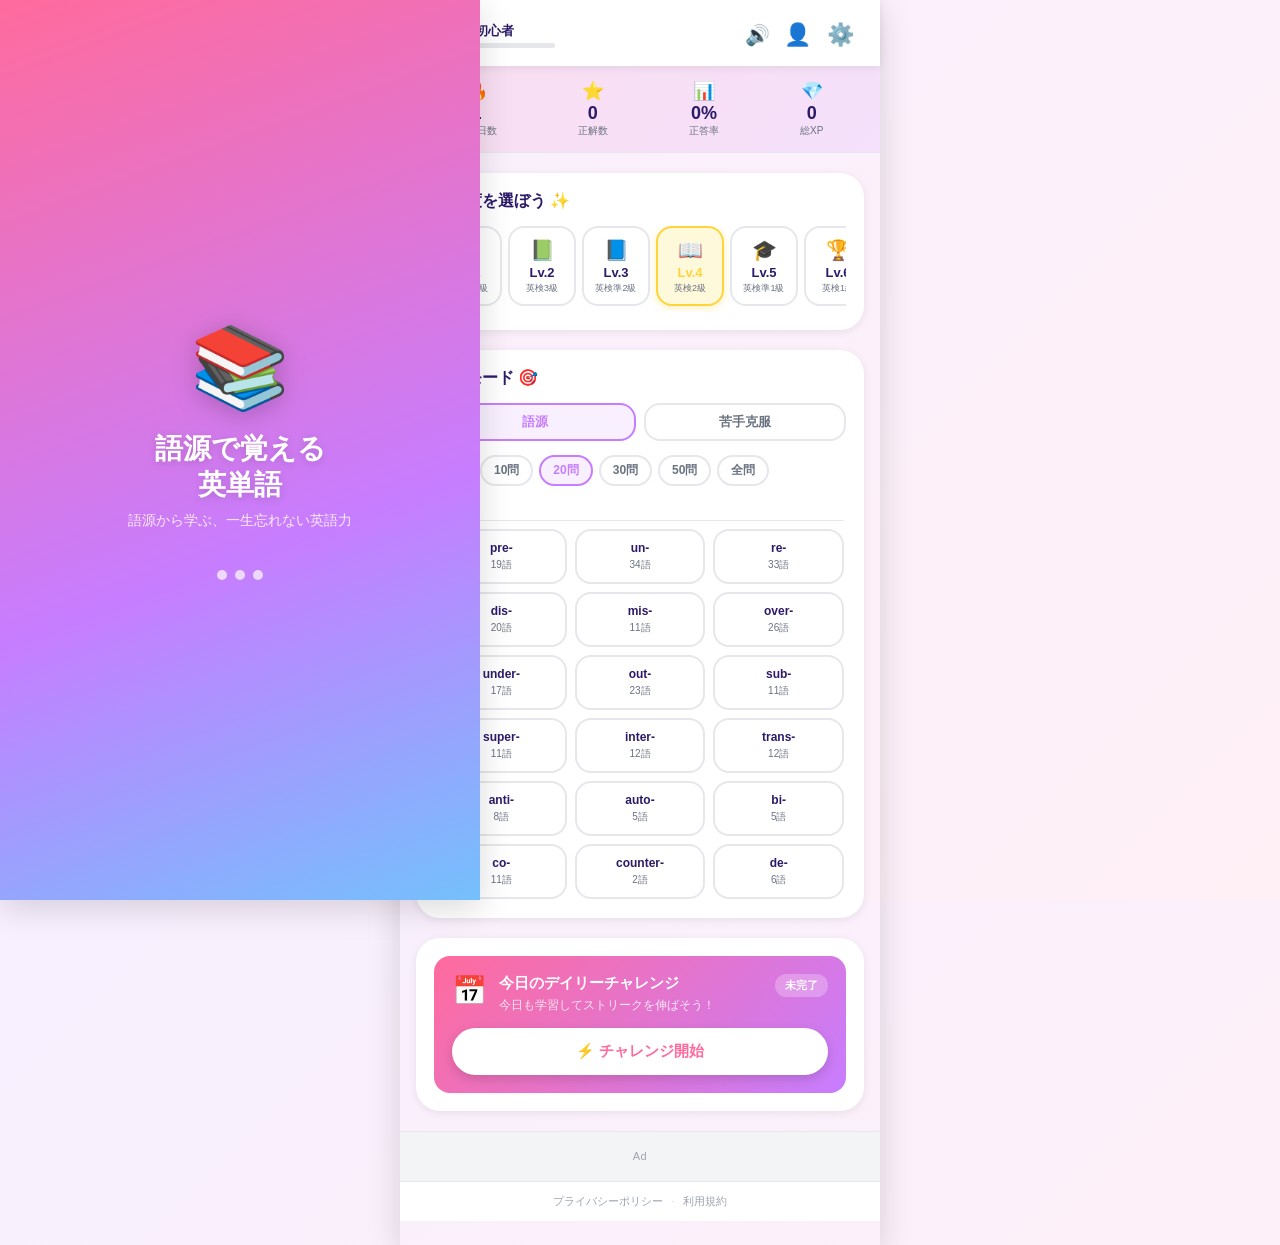
==== commit 5df2b44d: "Restructure levels to 7-tier Eiken/TOEIC-based system" ====
--- a/index.html
+++ b/index.html
@@ -80,25 +80,40 @@
       <section class="section">
         <h2 class="section-title">難易度を選ぼう ✨</h2>
         <div class="difficulty-grid">
-          <button class="difficulty-btn active" data-level="beginner">
+          <button class="difficulty-btn" data-level="1">
             <span class="diff-icon">🌱</span>
-            <span class="diff-name">初級</span>
-            <span class="diff-desc">中学〜高校</span>
-          </button>
-          <button class="difficulty-btn" data-level="intermediate">
+            <span class="diff-name">Lv.1</span>
+            <span class="diff-desc">英検5-4級</span>
+          </button>
+          <button class="difficulty-btn" data-level="2">
+            <span class="diff-icon">📗</span>
+            <span class="diff-name">Lv.2</span>
+            <span class="diff-desc">英検3級</span>
+          </button>
+          <button class="difficulty-btn" data-level="3">
+            <span class="diff-icon">📘</span>
+            <span class="diff-name">Lv.3</span>
+            <span class="diff-desc">英検準2級</span>
+          </button>
+          <button class="difficulty-btn" data-level="4">
             <span class="diff-icon">📖</span>
-            <span class="diff-name">中級</span>
-            <span class="diff-desc">大学受験〜TOEIC600</span>
-          </button>
-          <button class="difficulty-btn" data-level="advanced">
+            <span class="diff-name">Lv.4</span>
+            <span class="diff-desc">英検2級</span>
+          </button>
+          <button class="difficulty-btn" data-level="5">
             <span class="diff-icon">🎓</span>
-            <span class="diff-name">上級</span>
-            <span class="diff-desc">TOEIC800〜英検1級</span>
-          </button>
-          <button class="difficulty-btn" data-level="master">
+            <span class="diff-name">Lv.5</span>
+            <span class="diff-desc">英検準1級</span>
+          </button>
+          <button class="difficulty-btn" data-level="6">
+            <span class="diff-icon">🏆</span>
+            <span class="diff-name">Lv.6</span>
+            <span class="diff-desc">英検1級</span>
+          </button>
+          <button class="difficulty-btn" data-level="7">
             <span class="diff-icon">👑</span>
-            <span class="diff-name">マスター</span>
-            <span class="diff-desc">GRE/SAT/専門用語</span>
+            <span class="diff-name">Lv.7</span>
+            <span class="diff-desc">TOEFL/GRE</span>
           </button>
         </div>
       </section>
@@ -618,6 +633,14 @@
   <script src="js/data-mixed-55.js"></script>
   <script src="js/data-mixed-56.js"></script>
   <script src="js/data-mixed-57.js"></script>
+  <script src="js/data-mixed-58.js"></script>
+  <script src="js/data-mixed-59.js"></script>
+  <script src="js/data-mixed-60.js"></script>
+  <script src="js/data-mixed-61.js"></script>
+  <script src="js/data-mixed-62.js"></script>
+  <script src="js/data-mixed-63.js"></script>
+  <script src="js/data-mixed-64.js"></script>
+  <script src="js/data-mixed-65.js"></script>
   <!-- 用例データ -->
   <script src="js/examples.js"></script>
   <!-- 語源ストーリー・派生語データ（examples.js より後にロード） -->
--- a/css/style.css
+++ b/css/style.css
@@ -334,17 +334,22 @@
 
 /* --- 難易度ボタン --- */
 .difficulty-grid {
-  display: grid;
-  grid-template-columns: 1fr 1fr;
-  gap: 10px;
-}
+  display: flex;
+  gap: 6px;
+  overflow-x: auto;
+  -webkit-overflow-scrolling: touch;
+  padding-bottom: 6px;
+  scrollbar-width: none;
+}
+.difficulty-grid::-webkit-scrollbar { display: none; }
 
 .difficulty-btn {
   display: flex;
   flex-direction: column;
   align-items: center;
-  gap: 4px;
-  padding: 14px 10px;
+  gap: 3px;
+  padding: 10px 8px;
+  flex: 0 0 68px;
   border: 2px solid var(--gray-200);
   border-radius: var(--radius-md);
   background: white;
@@ -355,17 +360,26 @@
 
 .difficulty-btn:active { transform: scale(0.96); }
 
+/* レベル別カラー */
+.difficulty-btn[data-level="1"] { --lv-color: #74C0FC; --lv-bg: #e7f5ff; }
+.difficulty-btn[data-level="2"] { --lv-color: #51CF66; --lv-bg: #ebfbee; }
+.difficulty-btn[data-level="3"] { --lv-color: #94D82D; --lv-bg: #f4fce3; }
+.difficulty-btn[data-level="4"] { --lv-color: #FFD43B; --lv-bg: #fff9db; }
+.difficulty-btn[data-level="5"] { --lv-color: #FFA94D; --lv-bg: #fff4e6; }
+.difficulty-btn[data-level="6"] { --lv-color: #FF6B6B; --lv-bg: #fff5f5; }
+.difficulty-btn[data-level="7"] { --lv-color: #CC5DE8; --lv-bg: #f8f0fc; }
+
 .difficulty-btn.active {
-  border-color: var(--pink);
-  background: var(--pink-pale);
-  box-shadow: var(--shadow-pink);
-}
-
-.diff-icon { font-size: 24px; }
-.diff-name { font-size: 14px; font-weight: 700; color: var(--text-primary); }
-.diff-desc { font-size: 10px; color: var(--text-secondary); }
-
-.difficulty-btn.active .diff-name { color: var(--pink); }
+  border-color: var(--lv-color, var(--pink));
+  background: var(--lv-bg, var(--pink-pale));
+  box-shadow: 0 2px 8px color-mix(in srgb, var(--lv-color, var(--pink)) 35%, transparent);
+}
+
+.diff-icon { font-size: 20px; }
+.diff-name { font-size: 13px; font-weight: 700; color: var(--text-primary); }
+.diff-desc { font-size: 9px; color: var(--text-secondary); text-align: center; line-height: 1.2; }
+
+.difficulty-btn.active .diff-name { color: var(--lv-color, var(--pink)); }
 
 /* --- モードタブ --- */
 .mode-tabs {
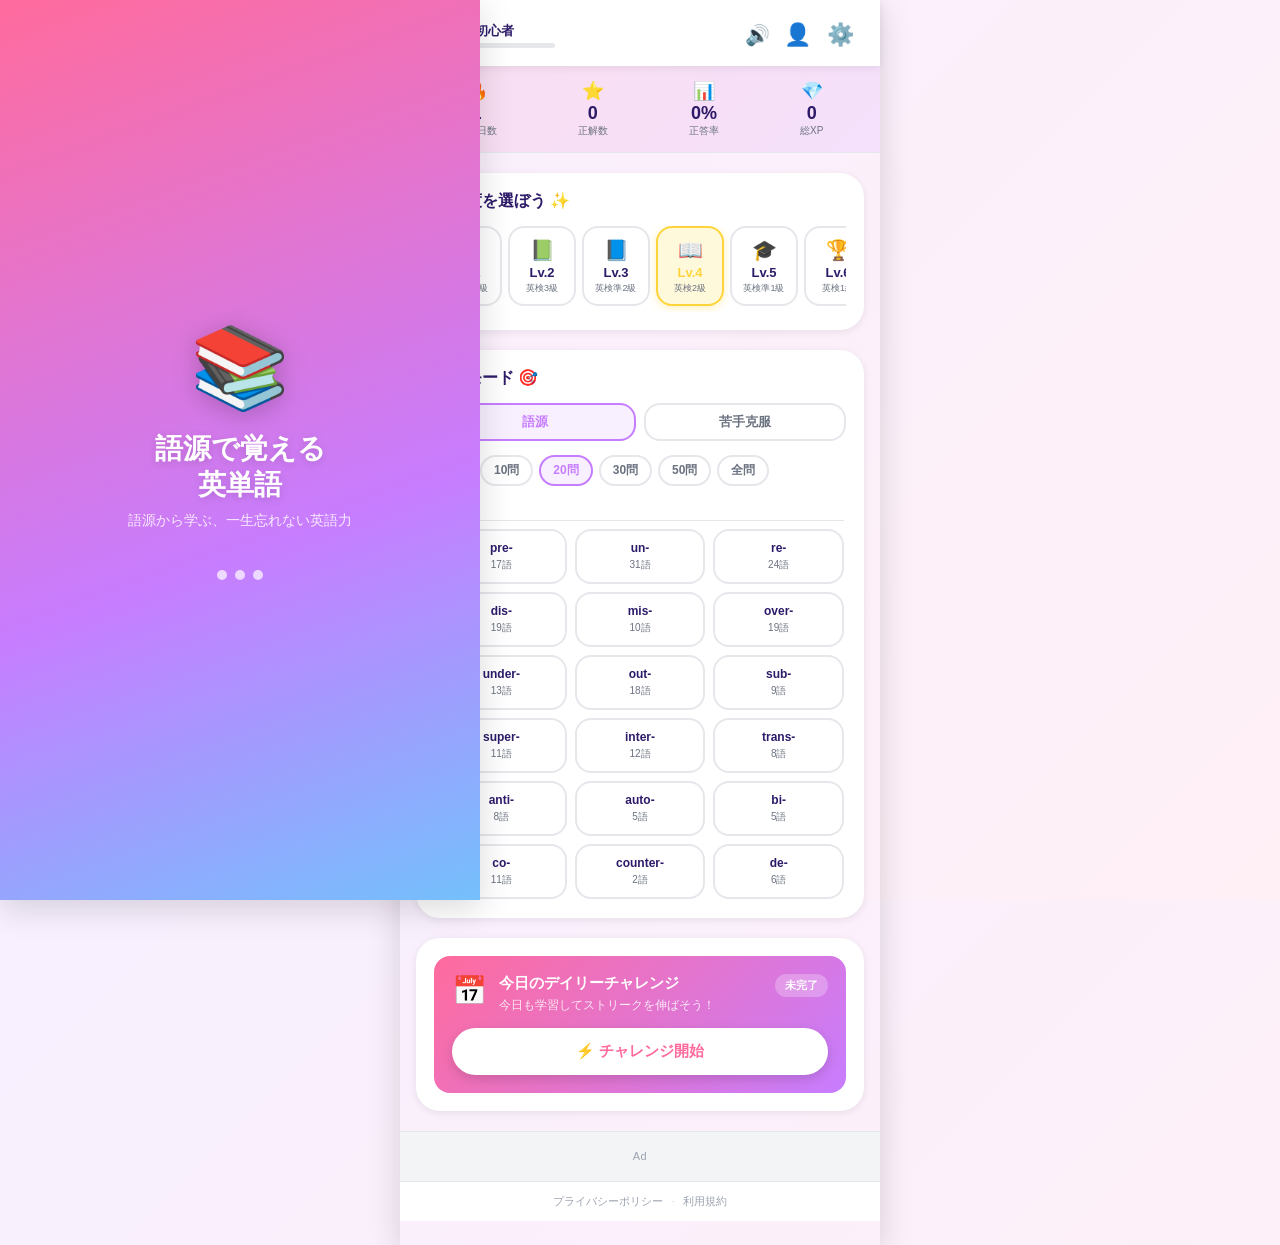
==== commit 2ef96d15: "Add 290 new vocabulary words across data-mixed-66 to 71 Co-Authored-By: Claude Sonnet 4.6 <noreply@a" ====
--- a/index.html
+++ b/index.html
@@ -641,6 +641,12 @@
   <script src="js/data-mixed-63.js"></script>
   <script src="js/data-mixed-64.js"></script>
   <script src="js/data-mixed-65.js"></script>
+  <script src="js/data-mixed-66.js"></script>
+  <script src="js/data-mixed-67.js"></script>
+  <script src="js/data-mixed-68.js"></script>
+  <script src="js/data-mixed-69.js"></script>
+  <script src="js/data-mixed-70.js"></script>
+  <script src="js/data-mixed-71.js"></script>
   <!-- 用例データ -->
   <script src="js/examples.js"></script>
   <!-- 語源ストーリー・派生語データ（examples.js より後にロード） -->
